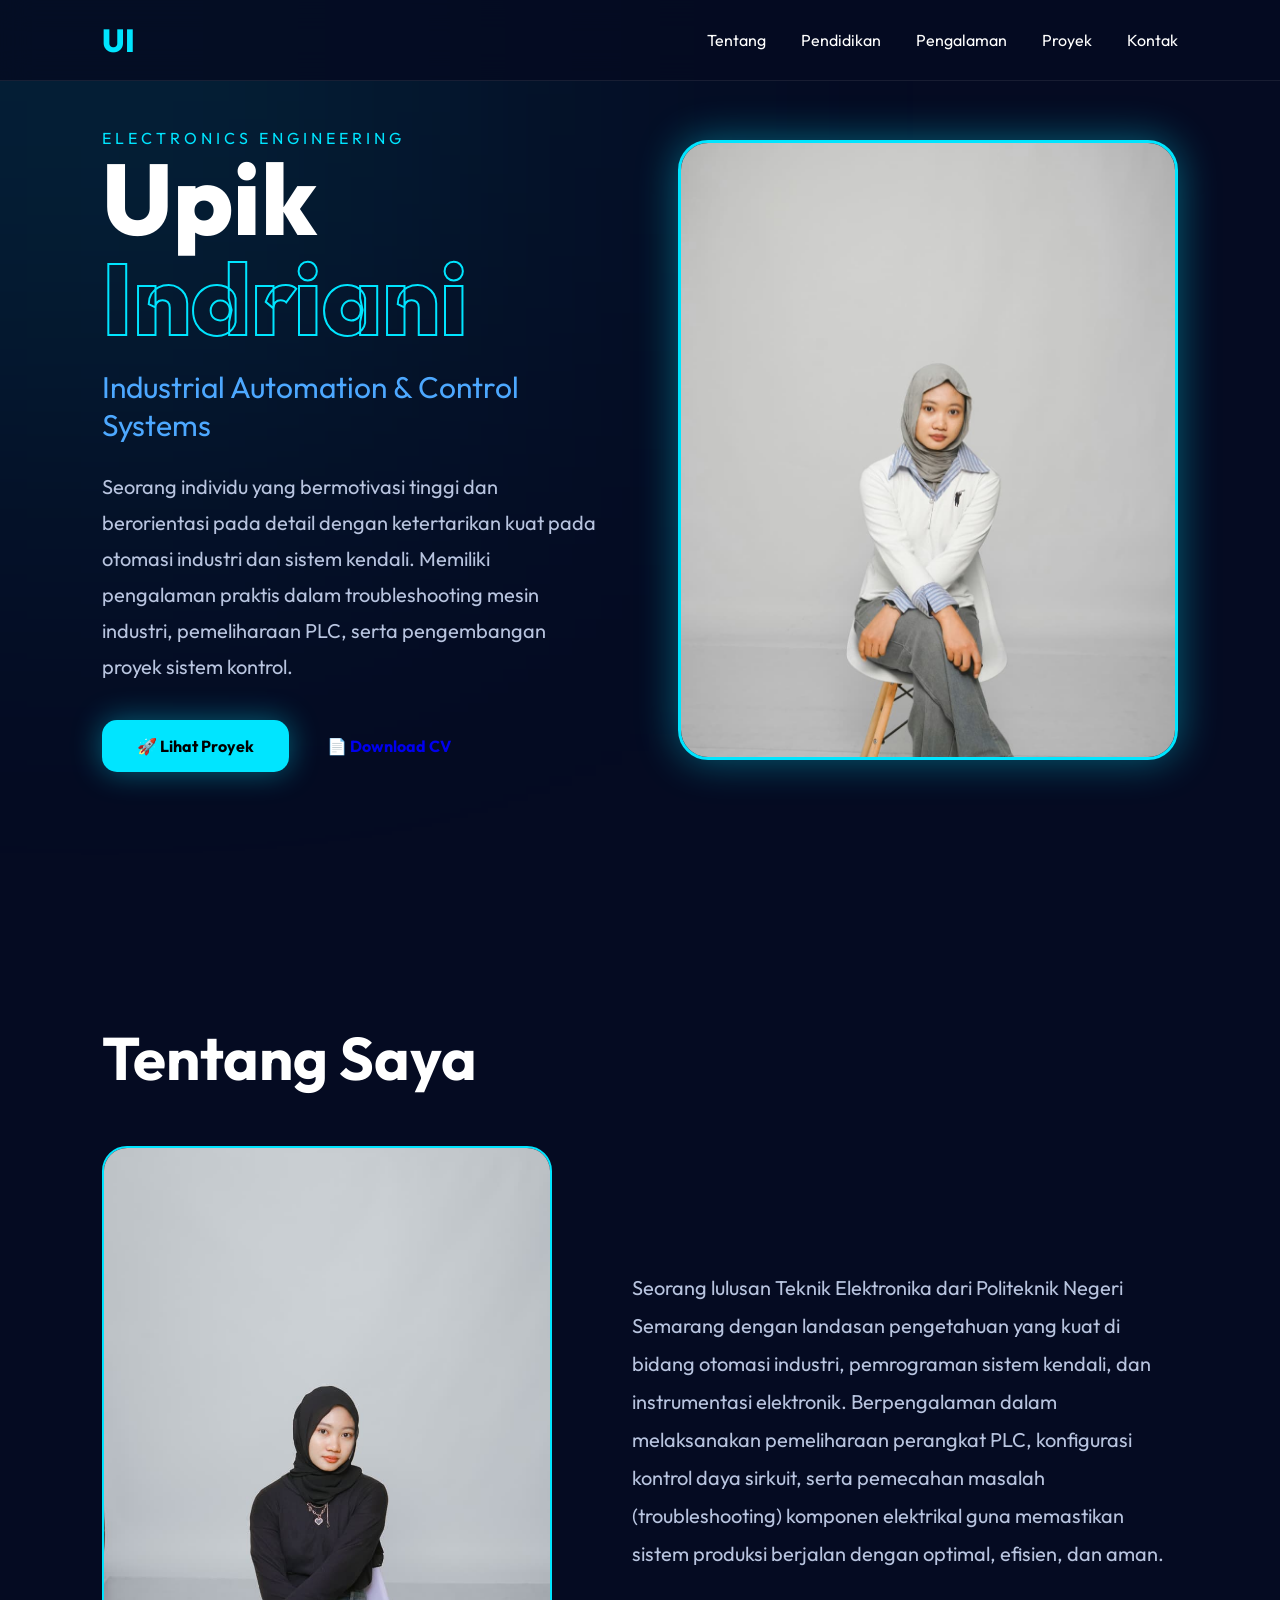
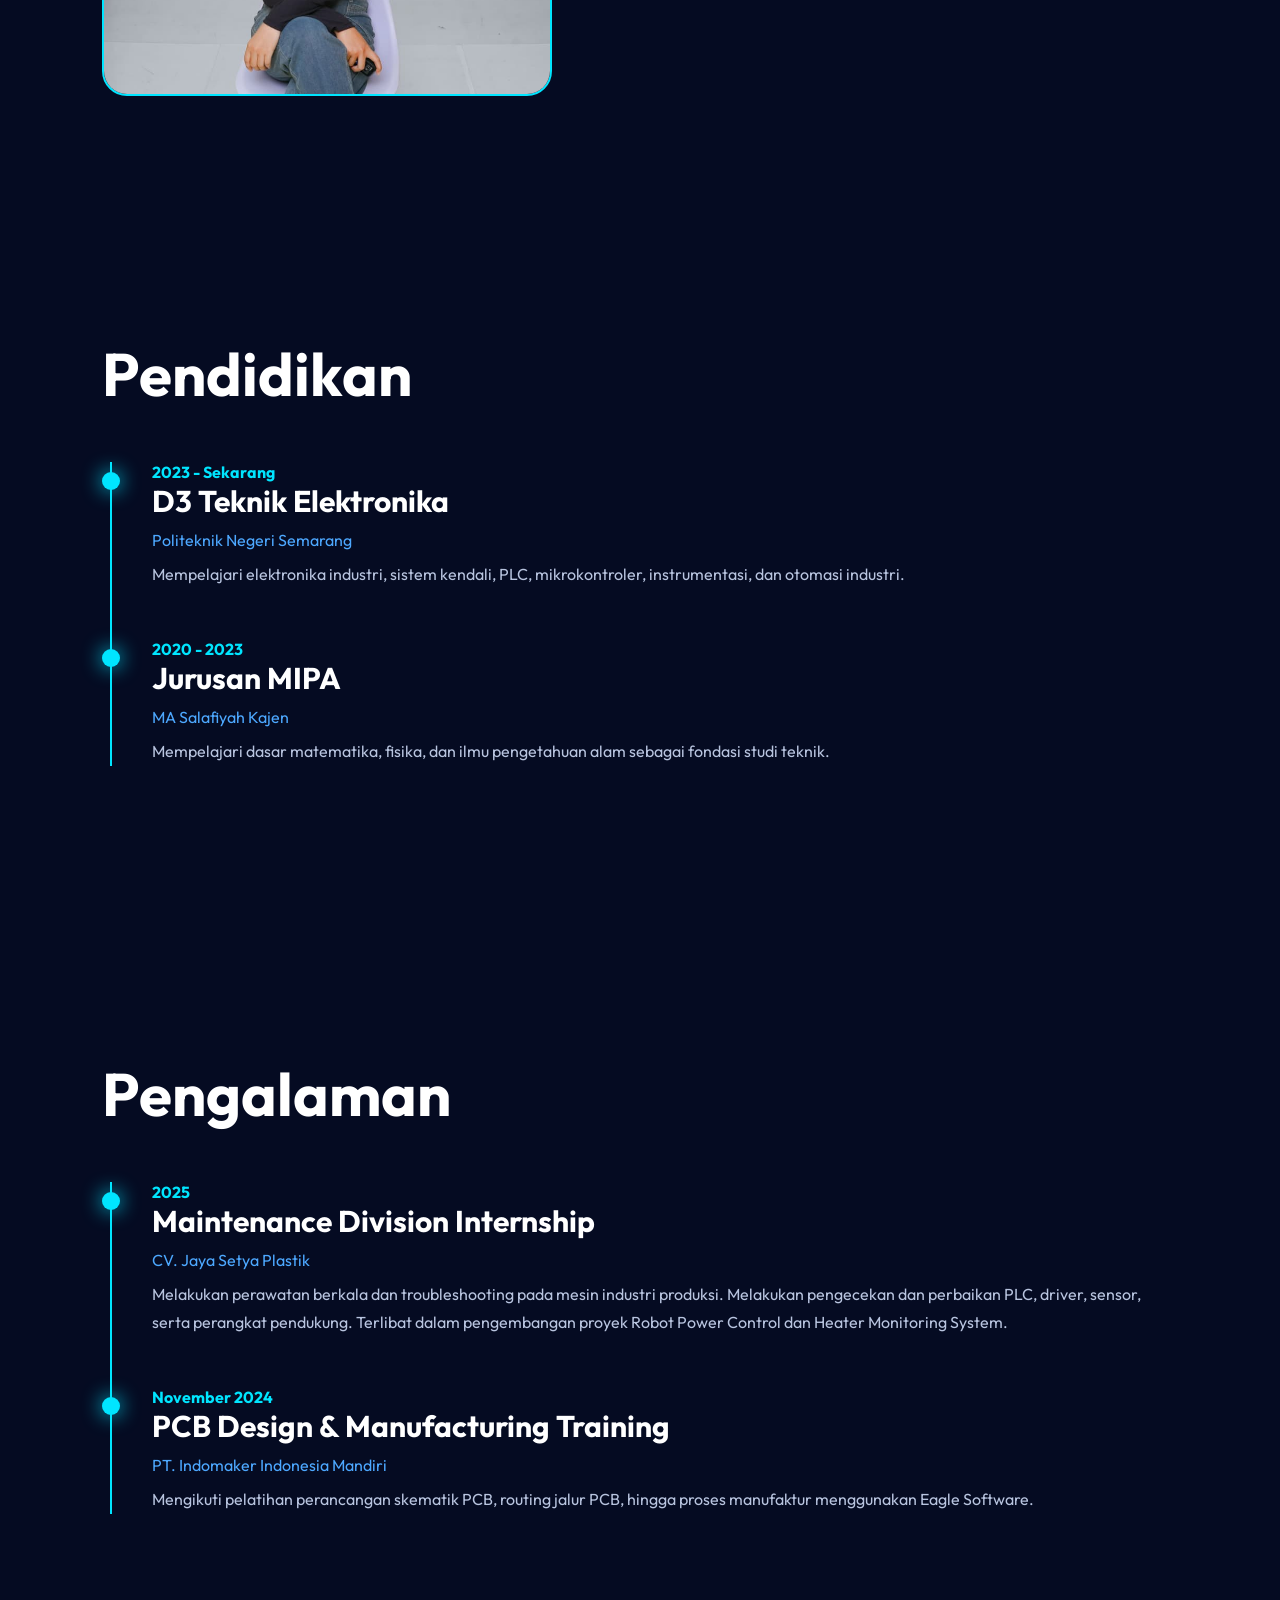
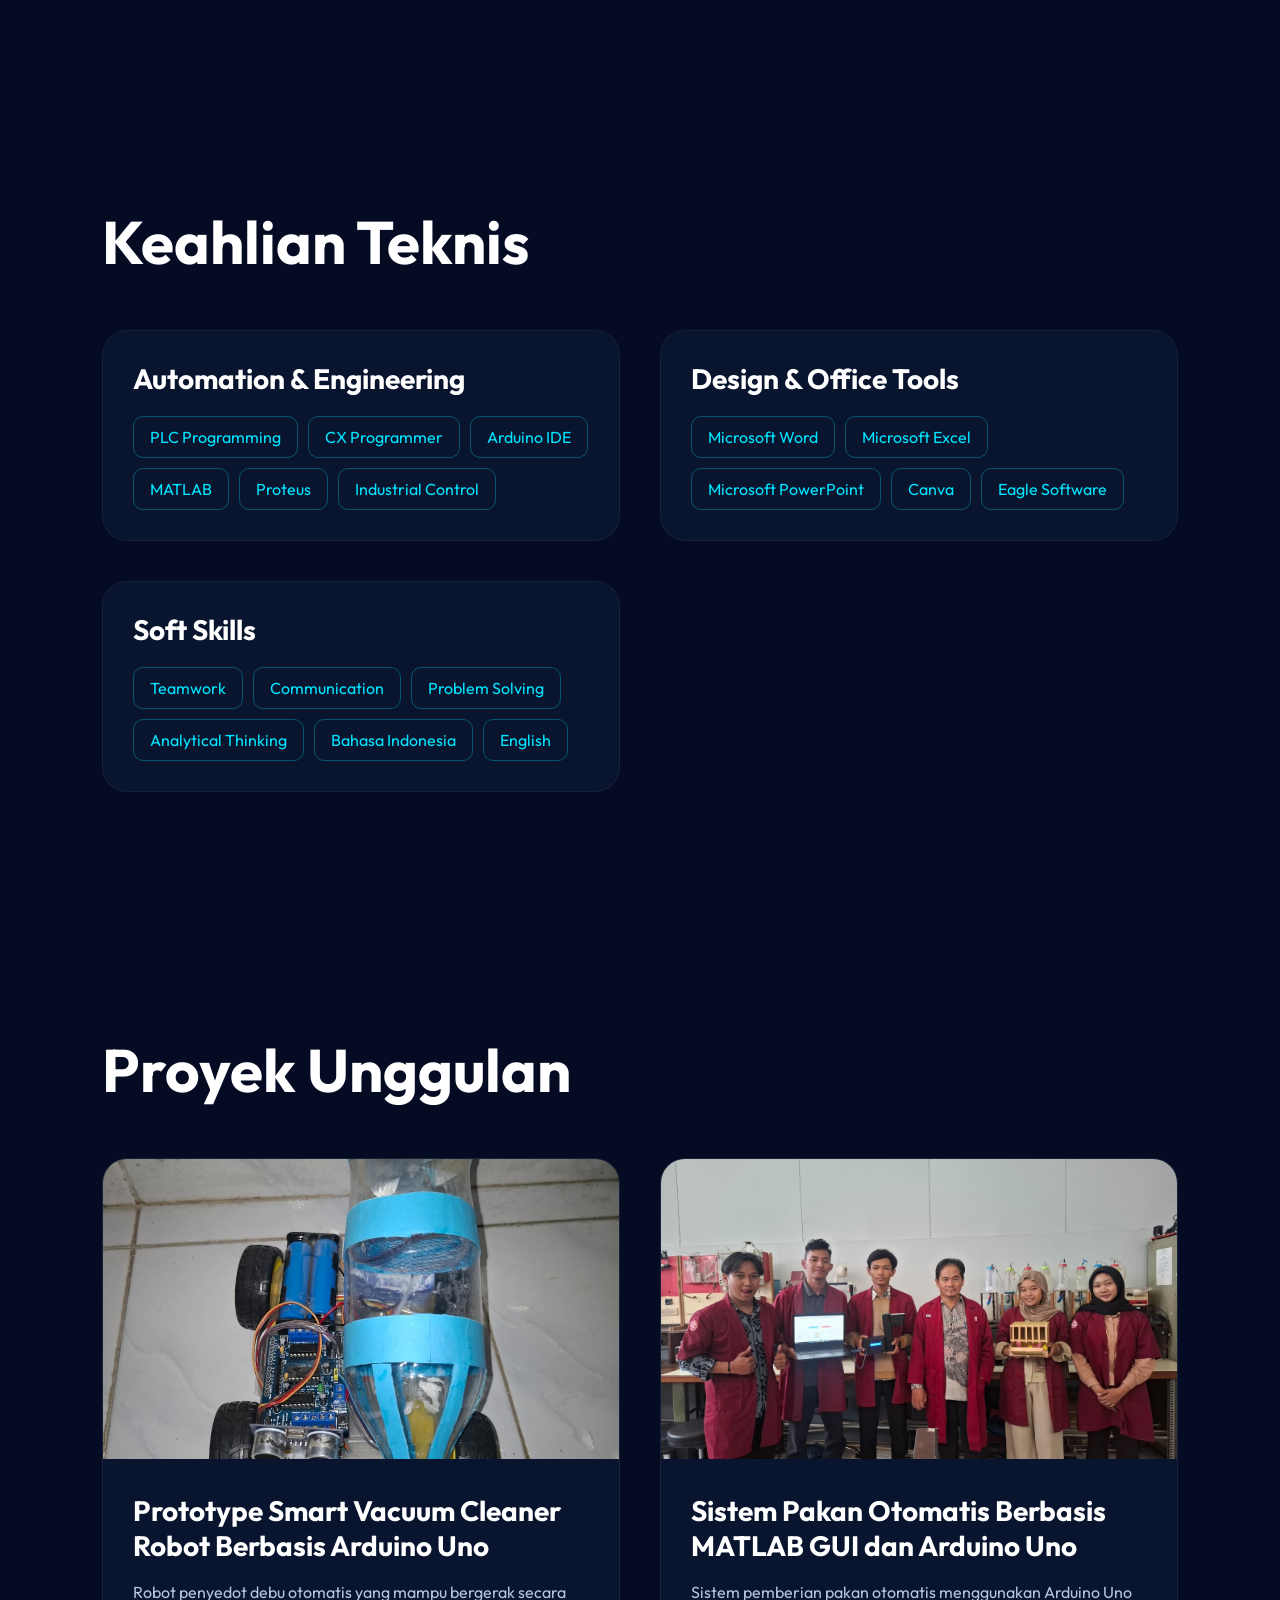
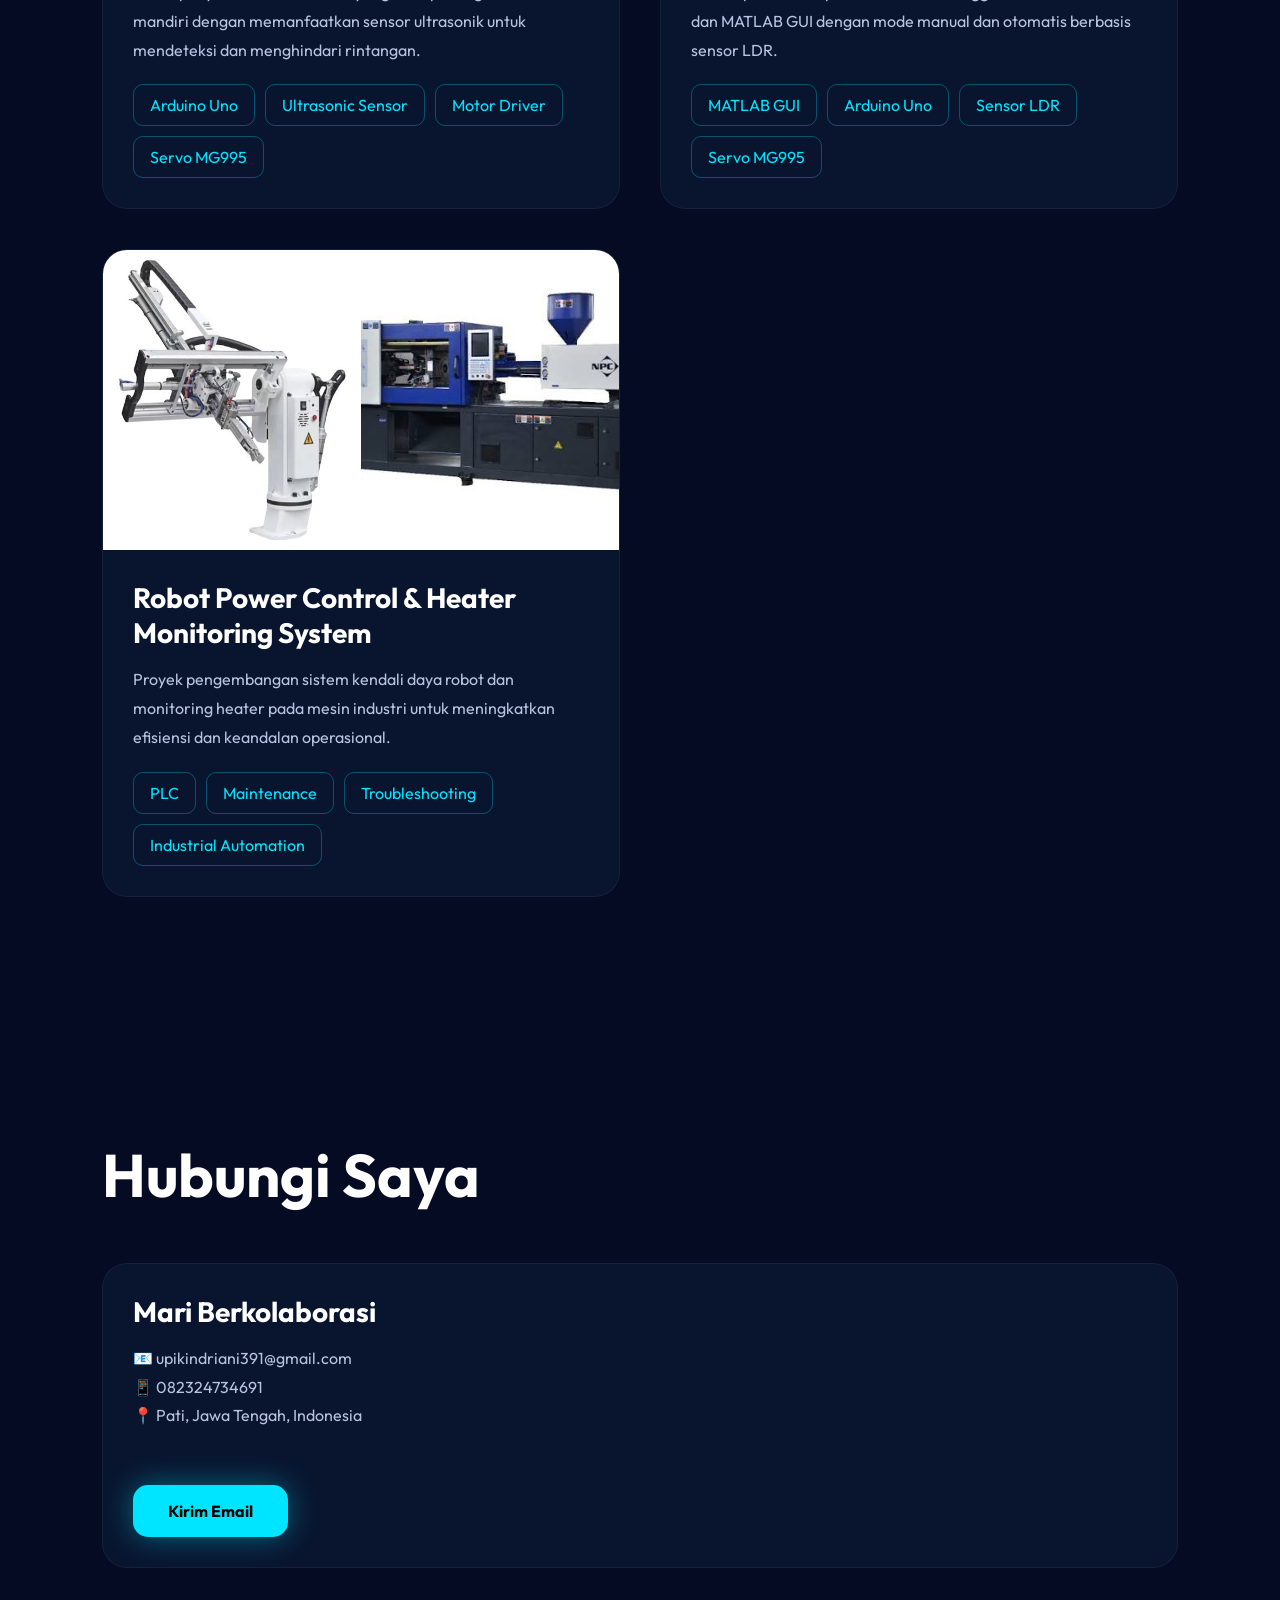
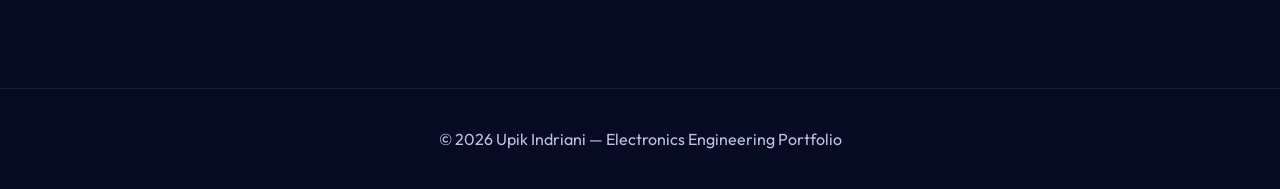
==== index.html @ 0efa4822 "Update index.html" ====
<!DOCTYPE html>
<html lang="id">
<head>
<meta charset="UTF-8">
<meta name="viewport" content="width=device-width, initial-scale=1.0">
<title>Upik Indriani | Electronics Engineering</title>

<link href="https://fonts.googleapis.com/css2?family=Outfit:wght@300;400;500;600;700;800&display=swap" rel="stylesheet">

<style>

:root{
--bg:#050B22;
--card:#09152F;
--primary:#00E5FF;
--secondary:#4DA8FF;
--text:#FFFFFF;
--text2:#B8C4DF;
}

*{
margin:0;
padding:0;
box-sizing:border-box;
scroll-behavior:smooth;
font-family:'Outfit',sans-serif;
}

body{
background:var(--bg);
color:var(--text);
overflow-x:hidden;
}

body::before{
content:'';
position:fixed;
width:700px;
height:700px;
background:rgba(0,229,255,.12);
filter:blur(200px);
top:-300px;
left:-250px;
z-index:-1;
}

.navbar{
position:fixed;
width:100%;
top:0;
z-index:999;
backdrop-filter:blur(15px);
background:rgba(5,11,34,.85);
border-bottom:1px solid rgba(255,255,255,.08);
}

.nav-container{
max-width:1400px;
margin:auto;
padding:20px 8%;
display:flex;
justify-content:space-between;
align-items:center;
}

.nav-logo{
font-size:32px;
font-weight:800;
color:var(--primary);
text-decoration:none;
}

.nav-links{
display:flex;
gap:35px;
}

.nav-links a{
text-decoration:none;
color:white;
transition:.3s;
}

.nav-links a:hover{
color:var(--primary);
}

.hero{
min-height:100vh;
display:grid;
grid-template-columns:1.2fr 1fr;
align-items:center;
padding:120px 8%;
gap:80px;
}

.hero h1{
font-size:100px;
line-height:1;
font-weight:800;
}

.hero h1 span{
color:transparent;
-webkit-text-stroke:2px var(--primary);
}

.hero-subtitle{
font-size:30px;
color:var(--secondary);
margin-top:20px;
}

.bio{
margin-top:25px;
line-height:1.8;
font-size:20px;
color:var(--text2);
max-width:700px;
}

.hero-image{
display:flex;
justify-content:center;
}

.hero-image img{
width:500px;
height:620px;
object-fit:cover;
border-radius:30px;
border:3px solid var(--primary);
box-shadow:0 0 40px rgba(0,229,255,.4);
animation:float 5s infinite ease-in-out;
}

.btn{
display:inline-block;
padding:16px 35px;
border-radius:15px;
margin-top:35px;
text-decoration:none;
font-weight:700;
}

.btn-primary{
background:var(--primary);
color:black;
box-shadow:0 0 30px rgba(0,229,255,.4);
}

.section{
padding:120px 8%;
}

.section-title{
font-size:60px;
margin-bottom:50px;
}

.about-grid{
display:grid;
grid-template-columns:450px 1fr;
gap:80px;
align-items:center;
}

.about-grid img{
width:100%;
height:550px;
object-fit:cover;
border-radius:25px;
border:2px solid var(--primary);
}

.about-text{
font-size:20px;
line-height:1.9;
color:var(--text2);
}

.timeline{
position:relative;
padding-left:50px;
}

.timeline::before{
content:'';
position:absolute;
left:8px;
top:0;
width:2px;
height:100%;
background:var(--primary);
}

.timeline-item{
position:relative;
margin-bottom:50px;
}

.timeline-item::before{
content:'';
position:absolute;
left:-50px;
top:10px;
width:18px;
height:18px;
border-radius:50%;
background:var(--primary);
box-shadow:0 0 20px var(--primary);
}

.timeline-title{
font-size:30px;
margin-bottom:10px;
}

.timeline-org{
color:var(--secondary);
margin-bottom:10px;
}

.timeline-period{
color:var(--primary);
font-weight:700;
}

.projects-grid{
display:grid;
grid-template-columns:repeat(auto-fit,minmax(400px,1fr));
gap:40px;
}

.project-card{
background:var(--card);
border-radius:25px;
overflow:hidden;
transition:.4s;
border:1px solid rgba(255,255,255,.05);
}

.project-card:hover{
transform:translateY(-10px);
box-shadow:0 0 35px rgba(0,229,255,.25);
}

.project-card img{
width:100%;
height:300px;
object-fit:cover;
}

.project-content{
padding:30px;
}

.project-title{
font-size:28px;
margin-bottom:15px;
}

.project-desc{
color:var(--text2);
line-height:1.8;
}

.tags{
margin-top:20px;
display:flex;
flex-wrap:wrap;
gap:10px;
}

.tag{
padding:10px 16px;
border:1px solid rgba(0,229,255,.3);
border-radius:10px;
color:var(--primary);
}

@keyframes float{
0%{transform:translateY(0);}
50%{transform:translateY(-20px);}
100%{transform:translateY(0);}
}

@media(max-width:900px){

.hero{
grid-template-columns:1fr;
text-align:center;
}

.hero h1{
font-size:65px;
}

.hero-image img{
width:320px;
height:420px;
}

.about-grid{
grid-template-columns:1fr;
}

.section-title{
font-size:40px;
}

}

</style>
</head>

<body>

<header class="navbar">
<div class="nav-container">
<a href="#" class="nav-logo">UI</a>

<nav class="nav-links">
<a href="#about">Tentang</a>
<a href="#education">Pendidikan</a>
<a href="#experience">Pengalaman</a>
<a href="#projects">Proyek</a>
<a href="#contact">Kontak</a>
</nav>
</div>
</header>

<section class="hero">

<div class="hero-text">

<p style="color:#00E5FF;letter-spacing:4px;">
ELECTRONICS ENGINEERING
</p>

<h1>
Upik<br>
<span>Indriani</span>
</h1>

<p class="hero-subtitle">
Industrial Automation & Control Systems
</p>

<p class="bio">
Seorang individu yang bermotivasi tinggi dan berorientasi pada detail
dengan ketertarikan kuat pada otomasi industri dan sistem kendali.
Memiliki pengalaman praktis dalam troubleshooting mesin industri,
pemeliharaan PLC, serta pengembangan proyek sistem kontrol.
</p>

<div class="hero-buttons">

<a href="#projects" class="btn btn-primary">
🚀 Lihat Proyek
</a>

<a href="assets/cv. upik.pdf"
download
class="btn btn-secondary">
📄 Download CV
</a>

</div>

</div>

<div class="hero-image">
<img src="assets/images/upp.jpg" alt="Upik">
</div>

</section>

<section class="section" id="about">

<h2 class="section-title">
Tentang Saya
</h2>

<div class="about-grid">

<img src="assets/images/upikkkk.jpg">

<div class="about-text">

Seorang lulusan Teknik Elektronika dari Politeknik Negeri Semarang 
dengan landasan pengetahuan yang kuat di bidang otomasi industri, 
pemrograman sistem kendali, dan instrumentasi elektronik. 
Berpengalaman dalam melaksanakan pemeliharaan perangkat PLC, konfigurasi kontrol daya sirkuit, 
serta pemecahan masalah (troubleshooting) komponen elektrikal guna memastikan sistem produksi berjalan dengan optimal, efisien, dan aman.

</div>

</div>

</section>
<section class="section" id="education">

<h2 class="section-title">
Pendidikan
</h2>

<div class="timeline">

<div class="timeline-item">
<span class="timeline-period">2023 - Sekarang</span>

<h3 class="timeline-title">
D3 Teknik Elektronika
</h3>

<p class="timeline-org">
Politeknik Negeri Semarang
</p>

<p class="project-desc">
Mempelajari elektronika industri, sistem kendali,
PLC, mikrokontroler, instrumentasi, dan otomasi industri.
</p>

</div>

<div class="timeline-item">
<span class="timeline-period">2020 - 2023</span>

<h3 class="timeline-title">
Jurusan MIPA
</h3>

<p class="timeline-org">
MA Salafiyah Kajen
</p>

<p class="project-desc">
Mempelajari dasar matematika, fisika,
dan ilmu pengetahuan alam sebagai fondasi
studi teknik.
</p>

</div>

</div>

</section>


<section class="section" id="experience">

<h2 class="section-title">
Pengalaman
</h2>

<div class="timeline">

<div class="timeline-item">

<span class="timeline-period">
2025
</span>

<h3 class="timeline-title">
Maintenance Division Internship
</h3>

<p class="timeline-org">
CV. Jaya Setya Plastik
</p>

<p class="project-desc">

Melakukan perawatan berkala dan troubleshooting
pada mesin industri produksi.

Melakukan pengecekan dan perbaikan PLC,
driver, sensor, serta perangkat pendukung.

Terlibat dalam pengembangan proyek
Robot Power Control dan Heater Monitoring System.

</p>

</div>

<div class="timeline-item">

<span class="timeline-period">
November 2024
</span>

<h3 class="timeline-title">
PCB Design & Manufacturing Training
</h3>

<p class="timeline-org">
PT. Indomaker Indonesia Mandiri
</p>

<p class="project-desc">

Mengikuti pelatihan perancangan skematik PCB,
routing jalur PCB, hingga proses manufaktur
menggunakan Eagle Software.

</p>

</div>

</div>

</section>


<section class="section" id="skills">

<h2 class="section-title">
Keahlian Teknis
</h2>

<div class="projects-grid">

<div class="project-card">

<div class="project-content">

<h3 class="project-title">
Automation & Engineering
</h3>

<div class="tags">

<span class="tag">PLC Programming</span>
<span class="tag">CX Programmer</span>
<span class="tag">Arduino IDE</span>
<span class="tag">MATLAB</span>
<span class="tag">Proteus</span>
<span class="tag">Industrial Control</span>

</div>

</div>

</div>


<div class="project-card">

<div class="project-content">

<h3 class="project-title">
Design & Office Tools
</h3>

<div class="tags">

<span class="tag">Microsoft Word</span>
<span class="tag">Microsoft Excel</span>
<span class="tag">Microsoft PowerPoint</span>
<span class="tag">Canva</span>
<span class="tag">Eagle Software</span>

</div>

</div>

</div>


<div class="project-card">

<div class="project-content">

<h3 class="project-title">
Soft Skills
</h3>

<div class="tags">

<span class="tag">Teamwork</span>
<span class="tag">Communication</span>
<span class="tag">Problem Solving</span>
<span class="tag">Analytical Thinking</span>
<span class="tag">Bahasa Indonesia</span>
<span class="tag">English</span>

</div>

</div>

</div>

</div>

</section>


<section class="section" id="projects">

<h2 class="section-title">
Proyek Unggulan
</h2>

<div class="projects-grid">


<div class="project-card">

<img src="assets/images/vacum.jpg">

<div class="project-content">

<h3 class="project-title">
Prototype Smart Vacuum Cleaner Robot Berbasis Arduino Uno
</h3>

<p class="project-desc">

Robot penyedot debu otomatis yang mampu bergerak
secara mandiri dengan memanfaatkan sensor ultrasonik
untuk mendeteksi dan menghindari rintangan.

</p>

<div class="tags">

<span class="tag">Arduino Uno</span>
<span class="tag">Ultrasonic Sensor</span>
<span class="tag">Motor Driver</span>
<span class="tag">Servo MG995</span>

</div>

</div>

</div>


<div class="project-card">

<img src="assets/images/projectkbk.jpg">

<div class="project-content">

<h3 class="project-title">
Sistem Pakan Otomatis Berbasis MATLAB GUI dan Arduino Uno
</h3>

<p class="project-desc">

Sistem pemberian pakan otomatis menggunakan
Arduino Uno dan MATLAB GUI dengan mode manual
dan otomatis berbasis sensor LDR.

</p>

<div class="tags">

<span class="tag">MATLAB GUI</span>
<span class="tag">Arduino Uno</span>
<span class="tag">Sensor LDR</span>
<span class="tag">Servo MG995</span>

</div>

</div>

</div>


<div class="project-card">

<div style="display:flex">

<img
src="assets/images/lenganrobott.jpg"
style="width:50%;height:300px;object-fit:cover;"
>

<img
src="assets/images/mesininject.jpg"
style="width:50%;height:300px;object-fit:cover;"
>

</div>

<div class="project-content">

<h3 class="project-title">
Robot Power Control & Heater Monitoring System
</h3>

<p class="project-desc">

Proyek pengembangan sistem kendali daya robot
dan monitoring heater pada mesin industri
untuk meningkatkan efisiensi dan keandalan
operasional.

</p>

<div class="tags">

<span class="tag">PLC</span>
<span class="tag">Maintenance</span>
<span class="tag">Troubleshooting</span>
<span class="tag">Industrial Automation</span>

</div>

</div>

</div>

</div>

</section>


<section class="section" id="contact">

<h2 class="section-title">
Hubungi Saya
</h2>

<div class="project-card">

<div class="project-content">

<h3 class="project-title">
Mari Berkolaborasi
</h3>

<p class="project-desc">
📧 upikindriani391@gmail.com
</p>

<p class="project-desc">
📱 082324734691
</p>

<p class="project-desc">
📍 Pati, Jawa Tengah, Indonesia
</p>

<br>

<a href="mailto:upikindriani391@gmail.com"
class="btn btn-primary">
Kirim Email
</a>

</div>

</div>

</section>


<footer
style="
padding:40px;
text-align:center;
border-top:1px solid rgba(255,255,255,.08);
color:#B8C4DF;
"
>

© 2026 Upik Indriani —
Electronics Engineering Portfolio

</footer>

</body>
</html>
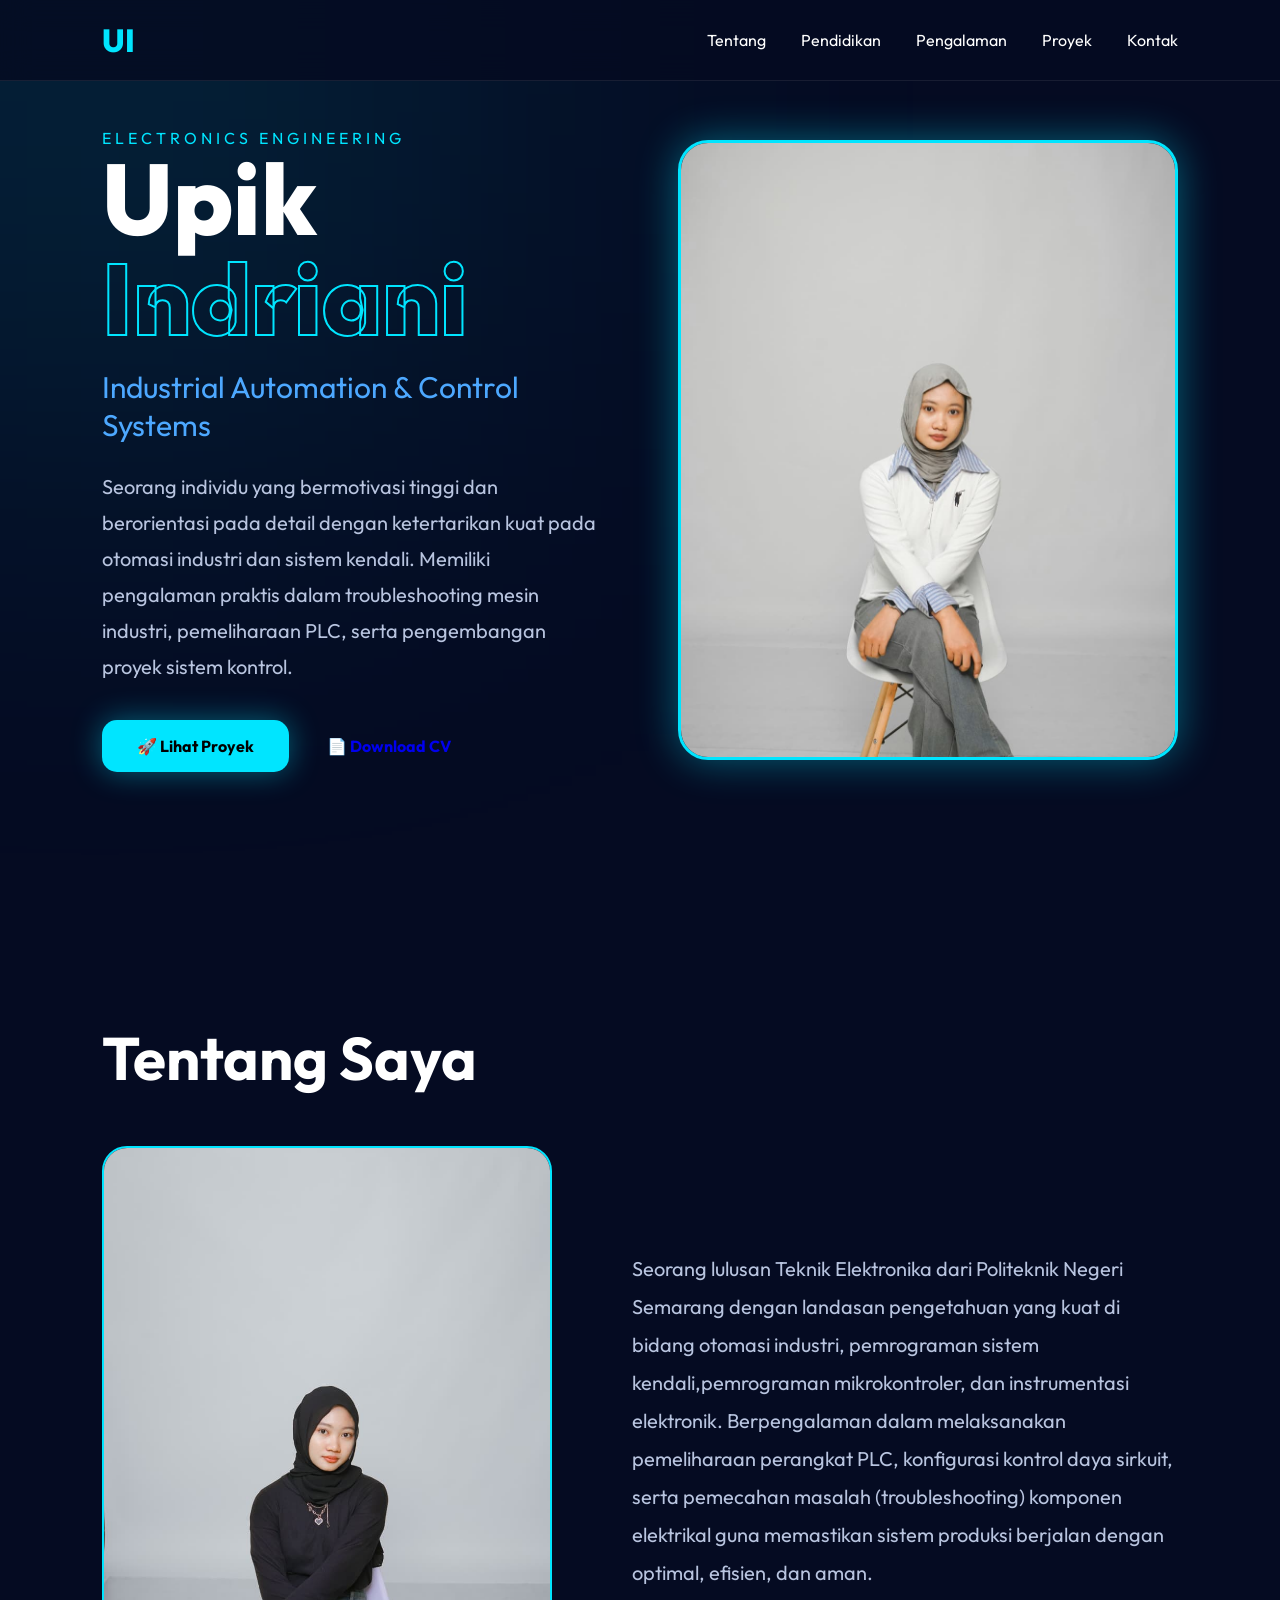
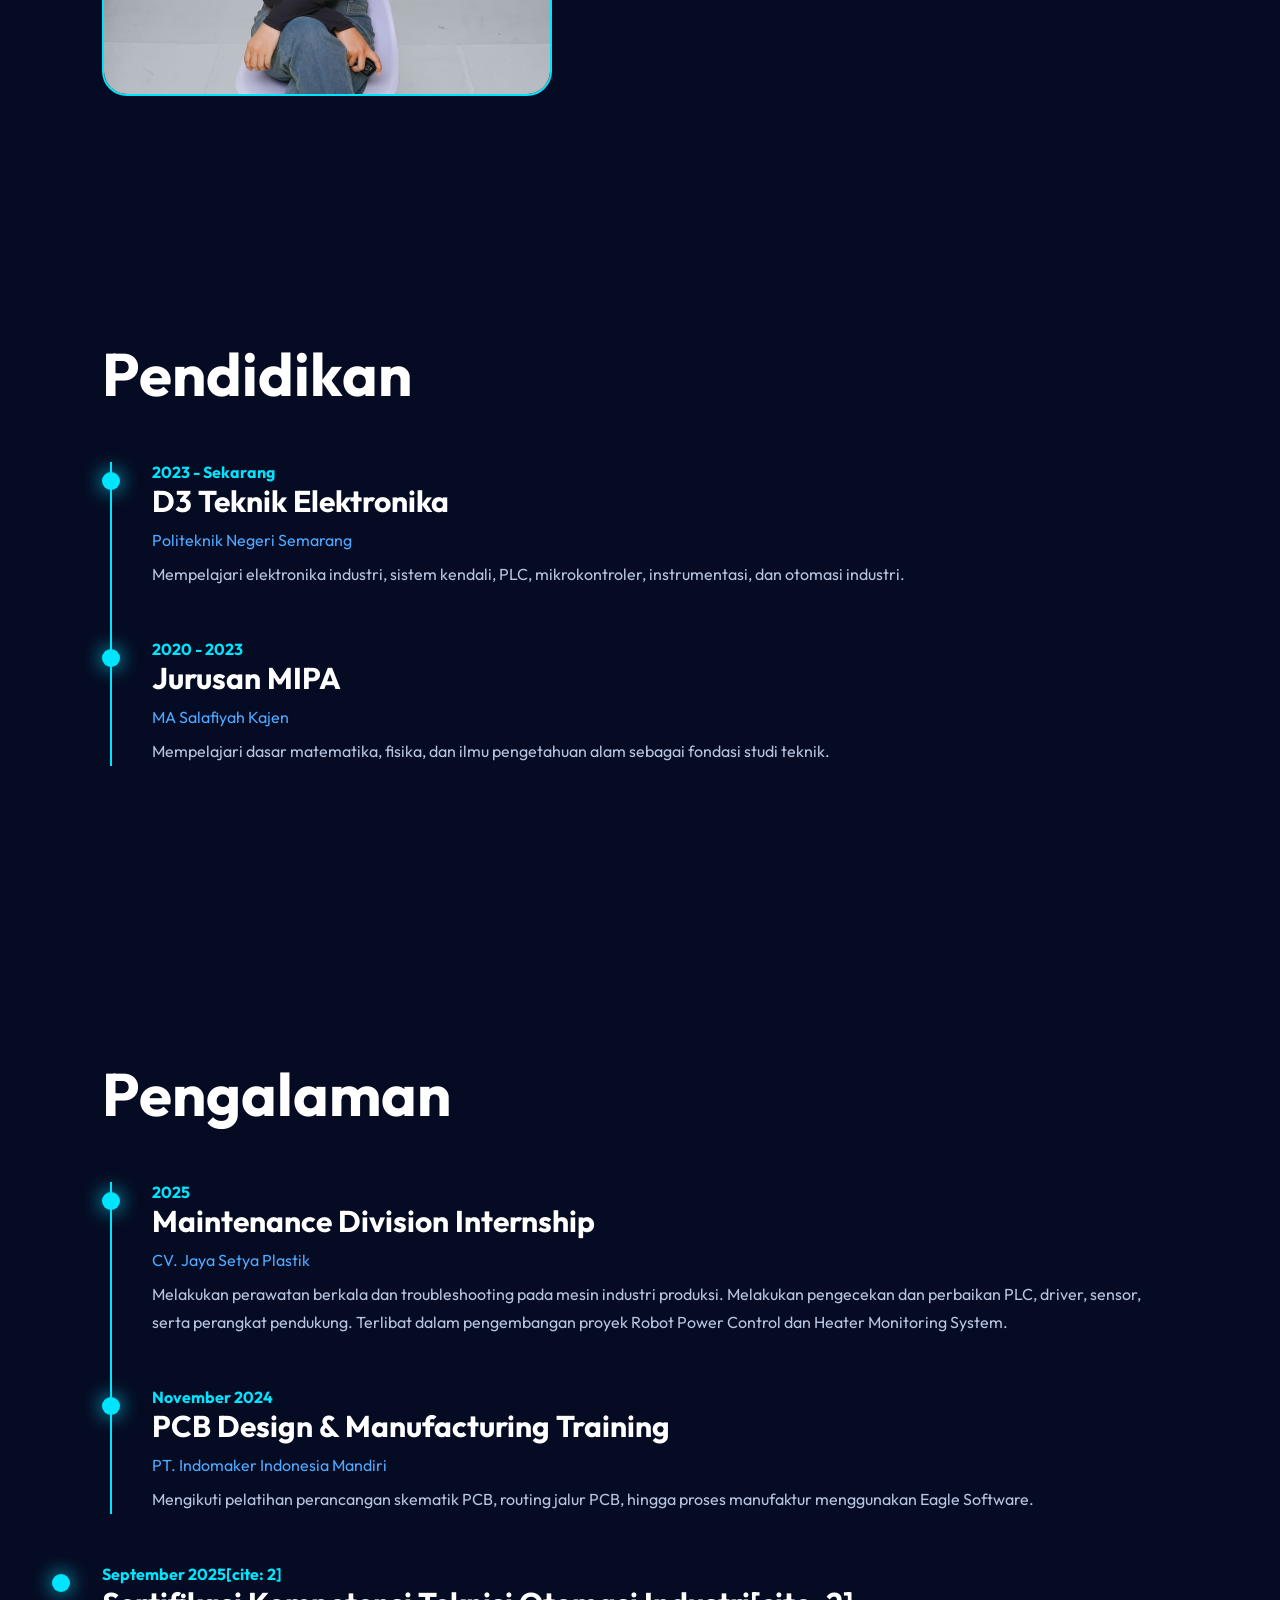
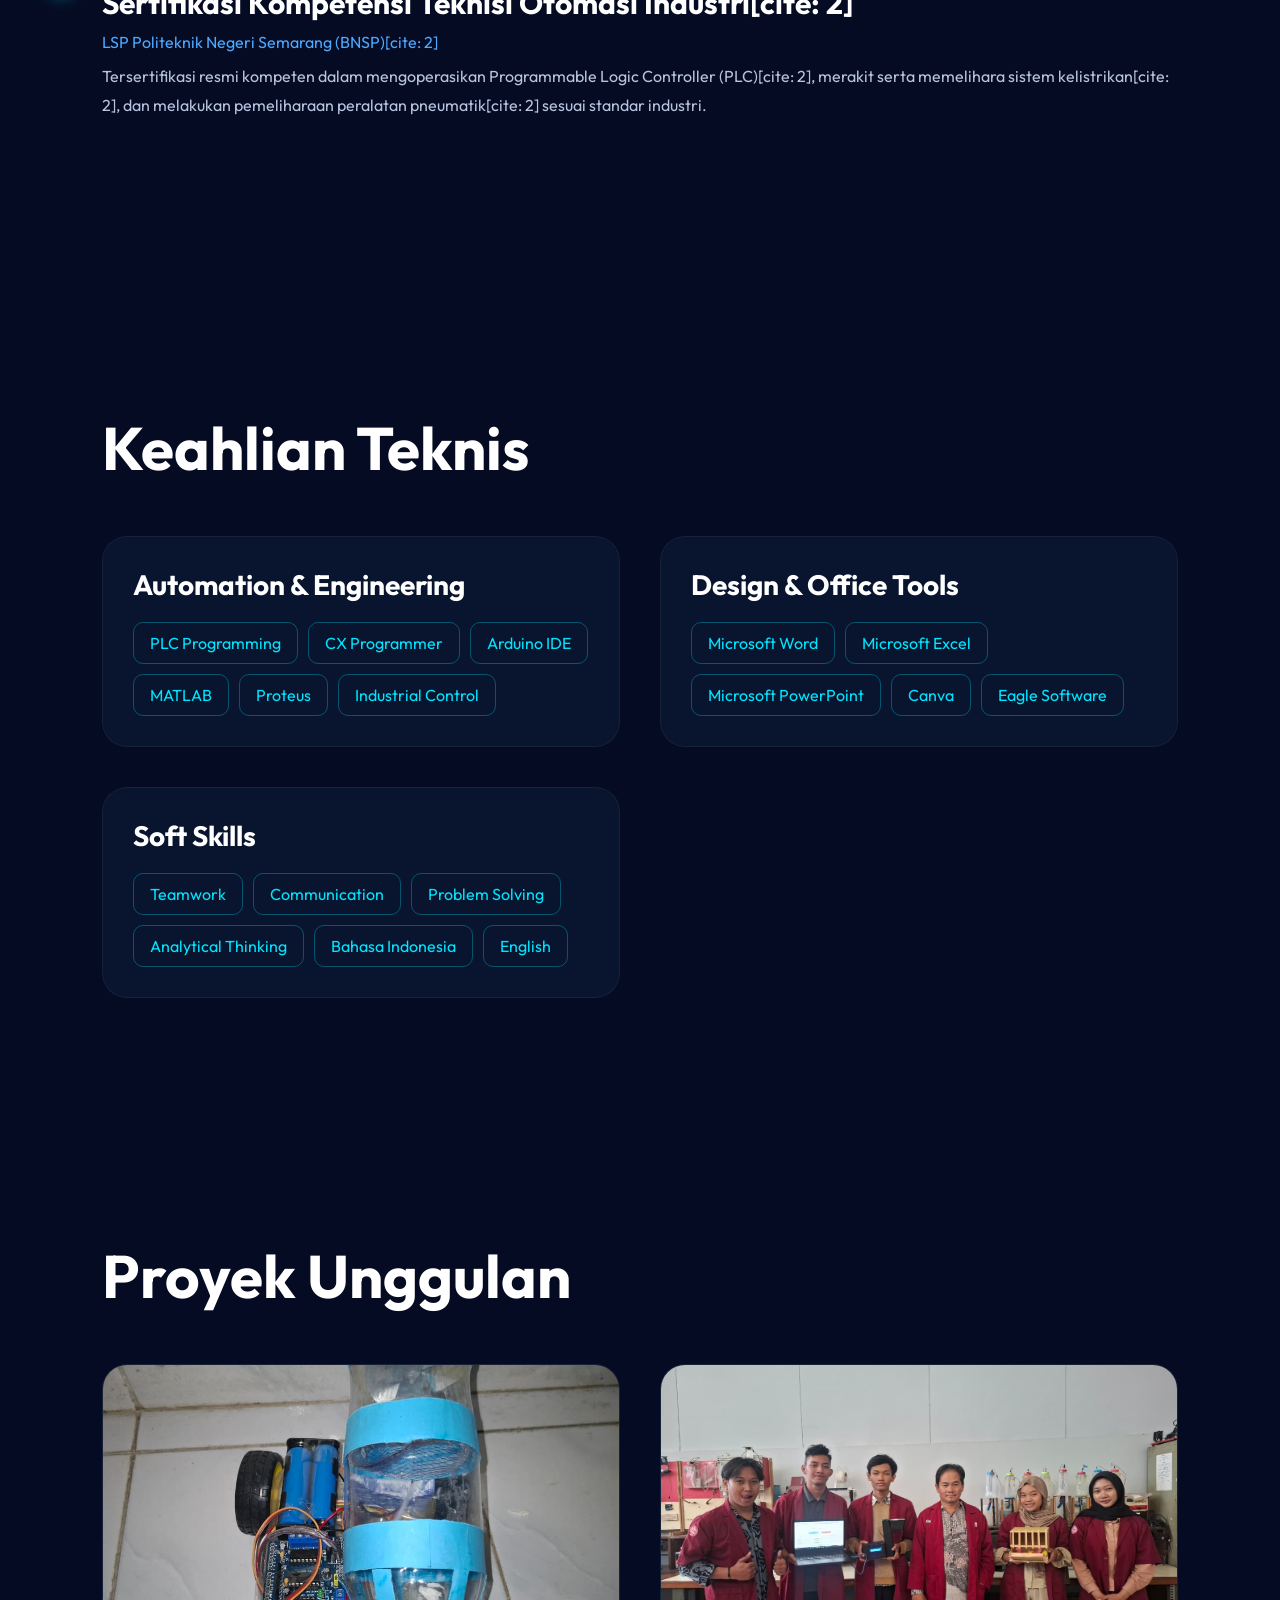
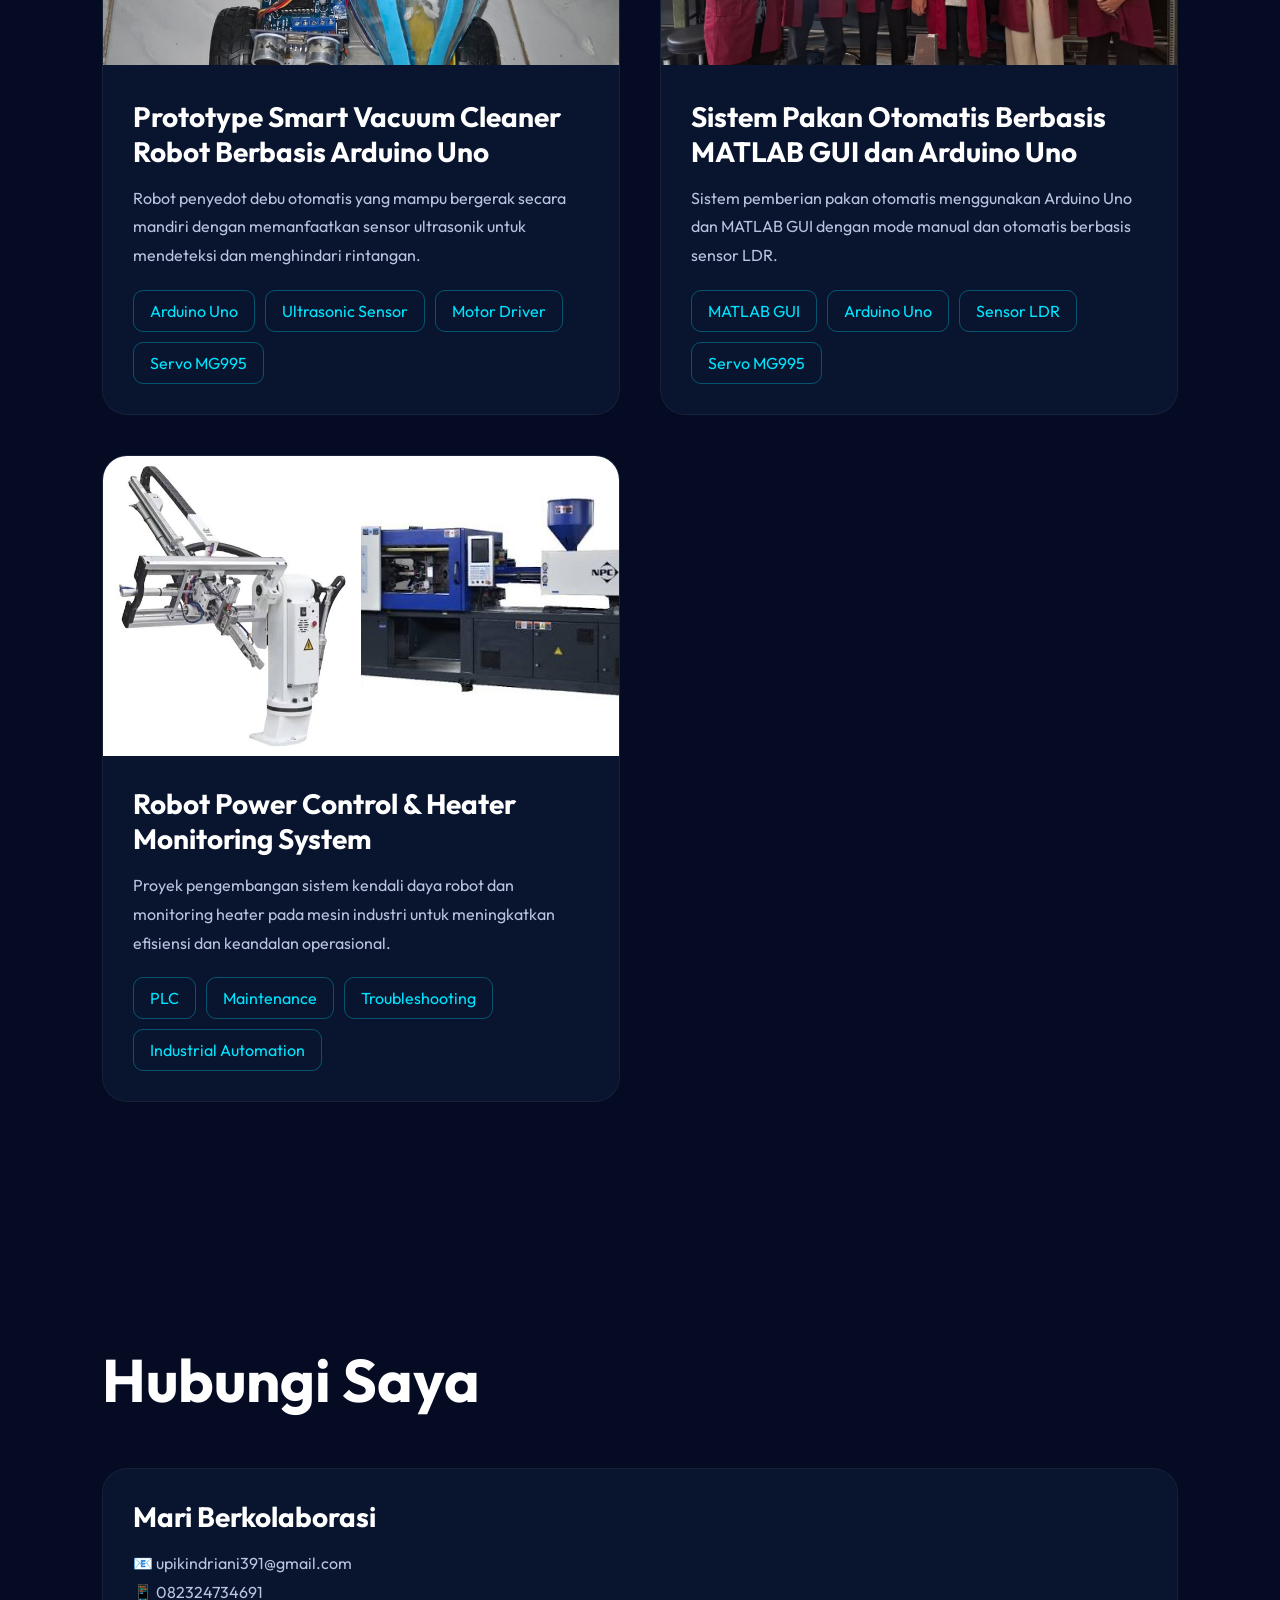
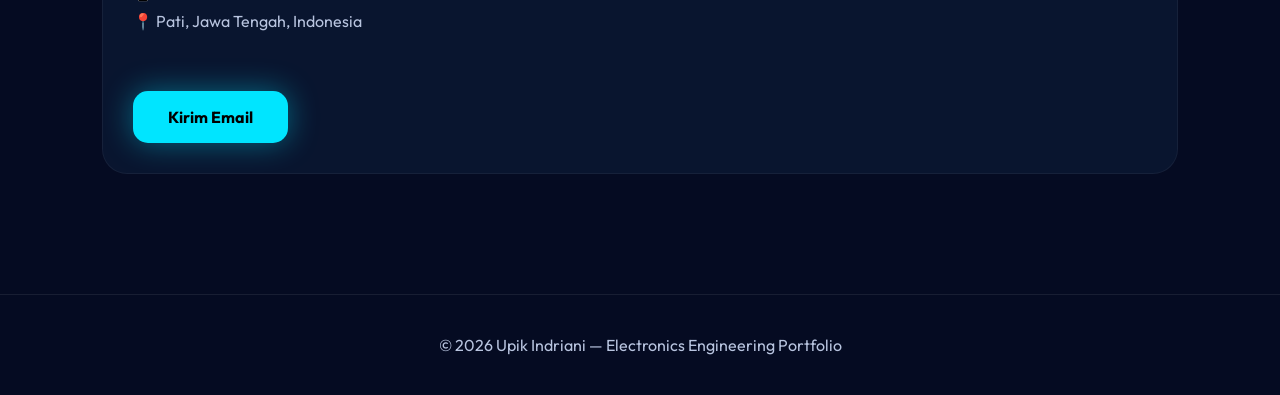
==== commit 6719f92c: "Revise skills and add certification timeline Updated the skills section to include programming for m" ====
--- a/index.html
+++ b/index.html
@@ -360,7 +360,7 @@
 🚀 Lihat Proyek
 </a>
 
-<a href="assets/cv. upik.pdf"
+<a href="assets/docs/cv.upik.pdf"
 download
 class="btn btn-secondary">
 📄 Download CV
@@ -390,7 +390,7 @@
 
 Seorang lulusan Teknik Elektronika dari Politeknik Negeri Semarang 
 dengan landasan pengetahuan yang kuat di bidang otomasi industri, 
-pemrograman sistem kendali, dan instrumentasi elektronik. 
+pemrograman sistem kendali,pemrograman mikrokontroler, dan instrumentasi elektronik. 
 Berpengalaman dalam melaksanakan pemeliharaan perangkat PLC, konfigurasi kontrol daya sirkuit, 
 serta pemecahan masalah (troubleshooting) komponen elektrikal guna memastikan sistem produksi berjalan dengan optimal, efisien, dan aman.
 
@@ -509,6 +509,25 @@
 </p>
 
 </div>
+
+</div>
+  <div class="timeline-item">
+
+<span class="timeline-period">
+September 2025[cite: 2]
+</span>
+
+<h3 class="timeline-title">
+Sertifikasi Kompetensi Teknisi Otomasi Industri[cite: 2]
+</h3>
+
+<p class="timeline-org">
+LSP Politeknik Negeri Semarang (BNSP)[cite: 2]
+</p>
+
+<p class="project-desc">
+Tersertifikasi resmi kompeten dalam mengoperasikan Programmable Logic Controller (PLC)[cite: 2], merakit serta memelihara sistem kelistrikan[cite: 2], dan melakukan pemeliharaan peralatan pneumatik[cite: 2] sesuai standar industri.
+</p>
 
 </div>
 
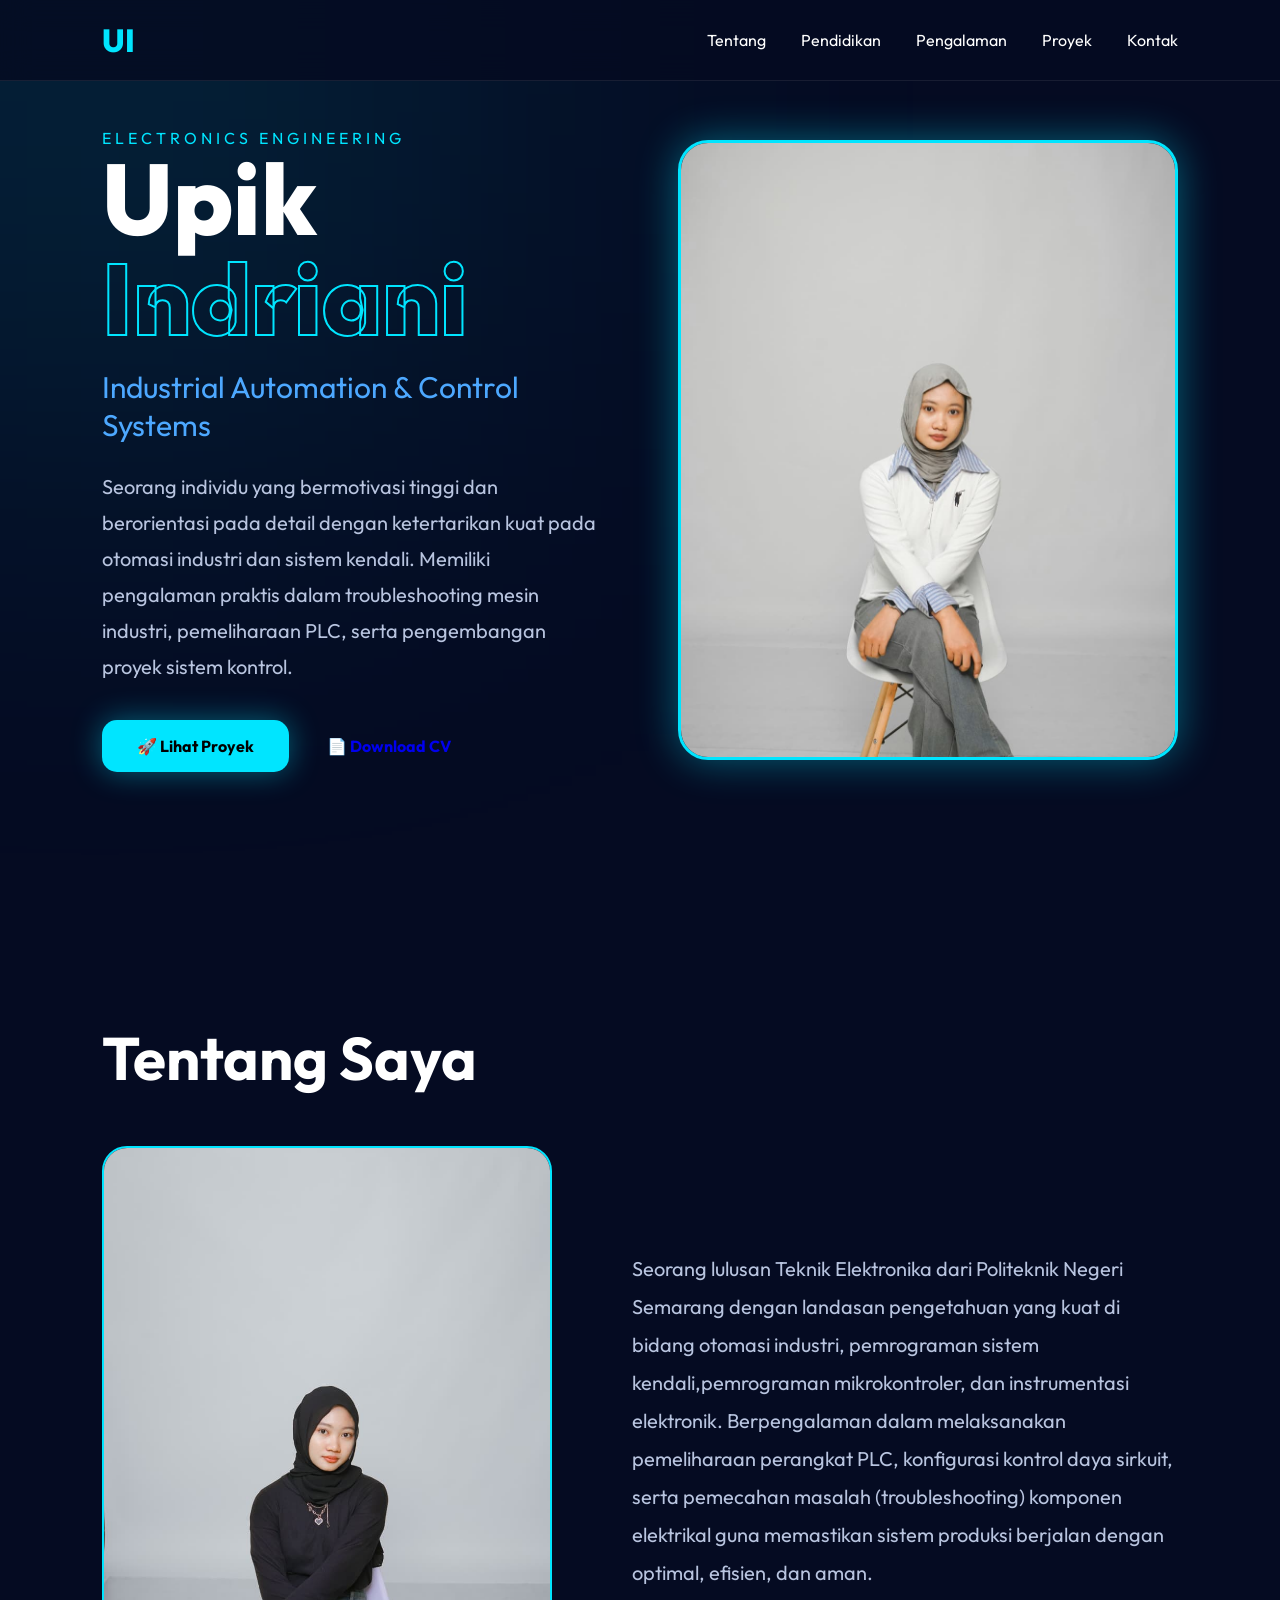
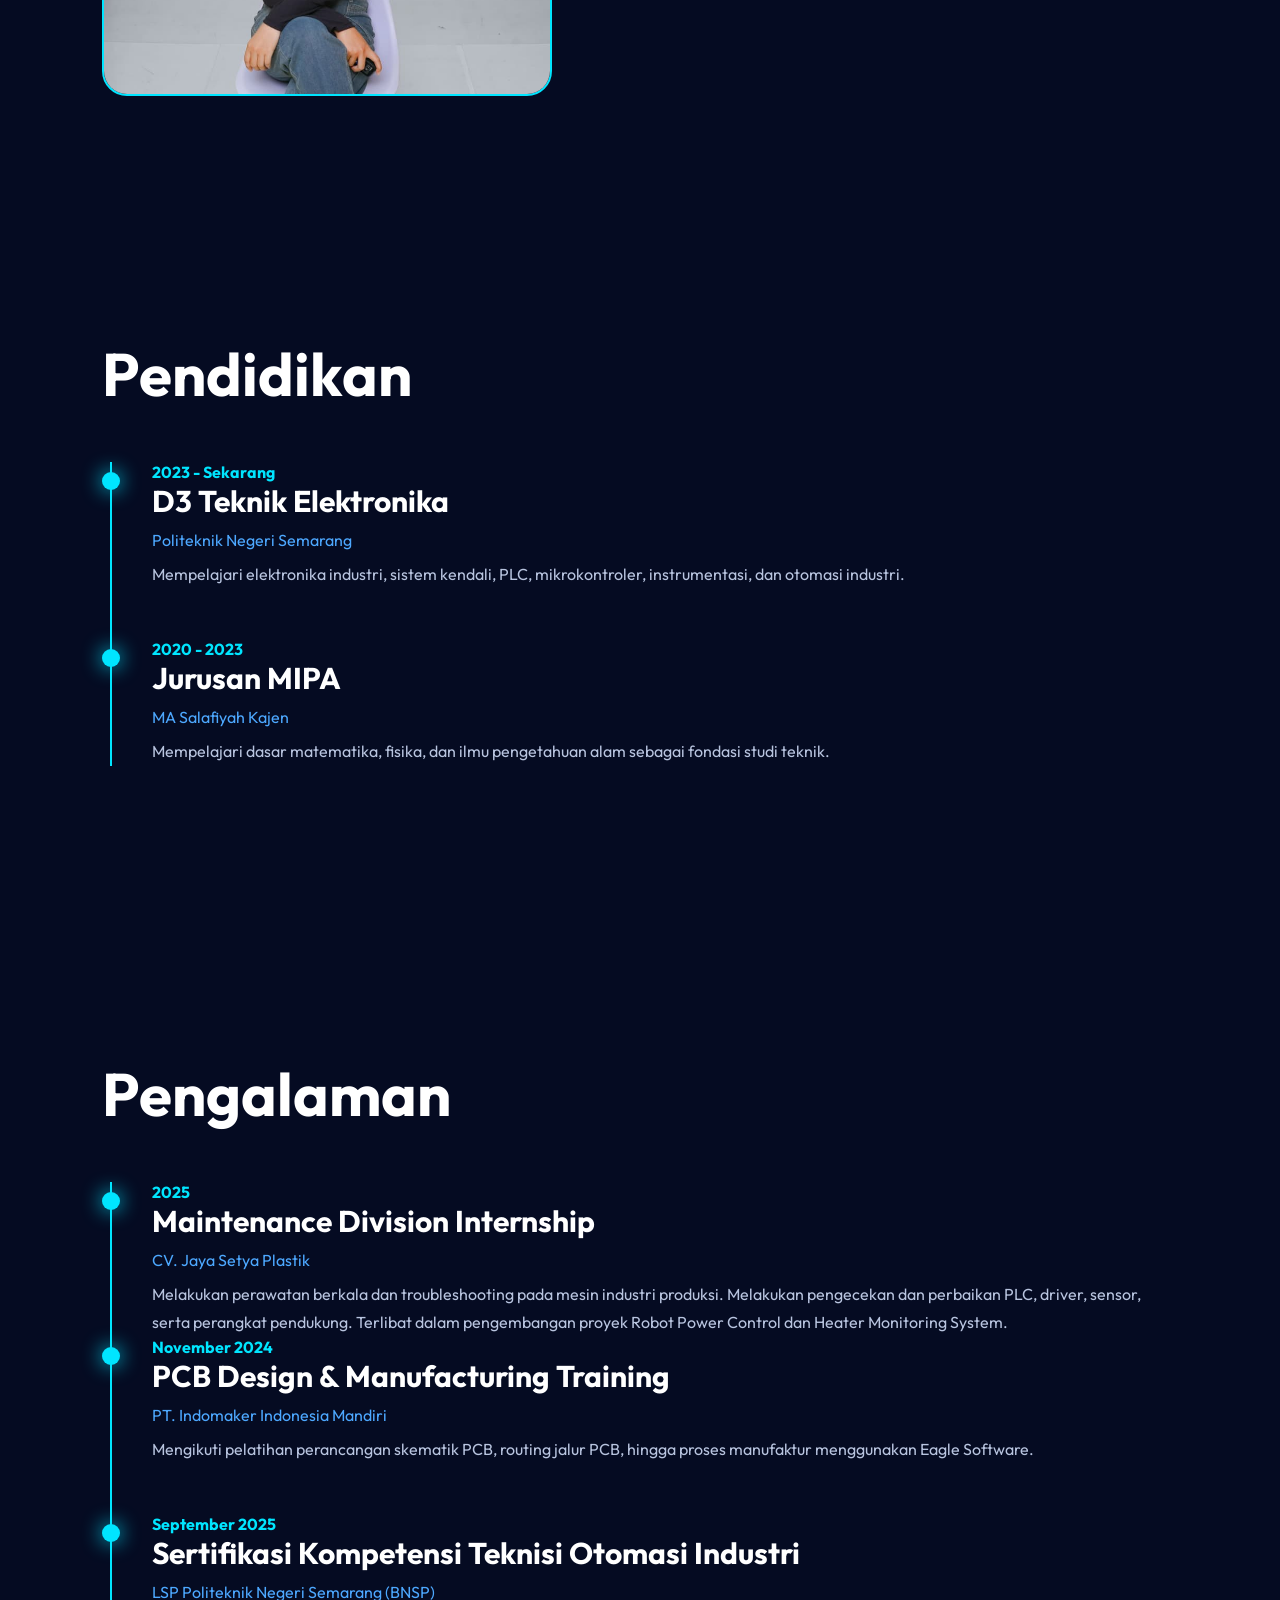
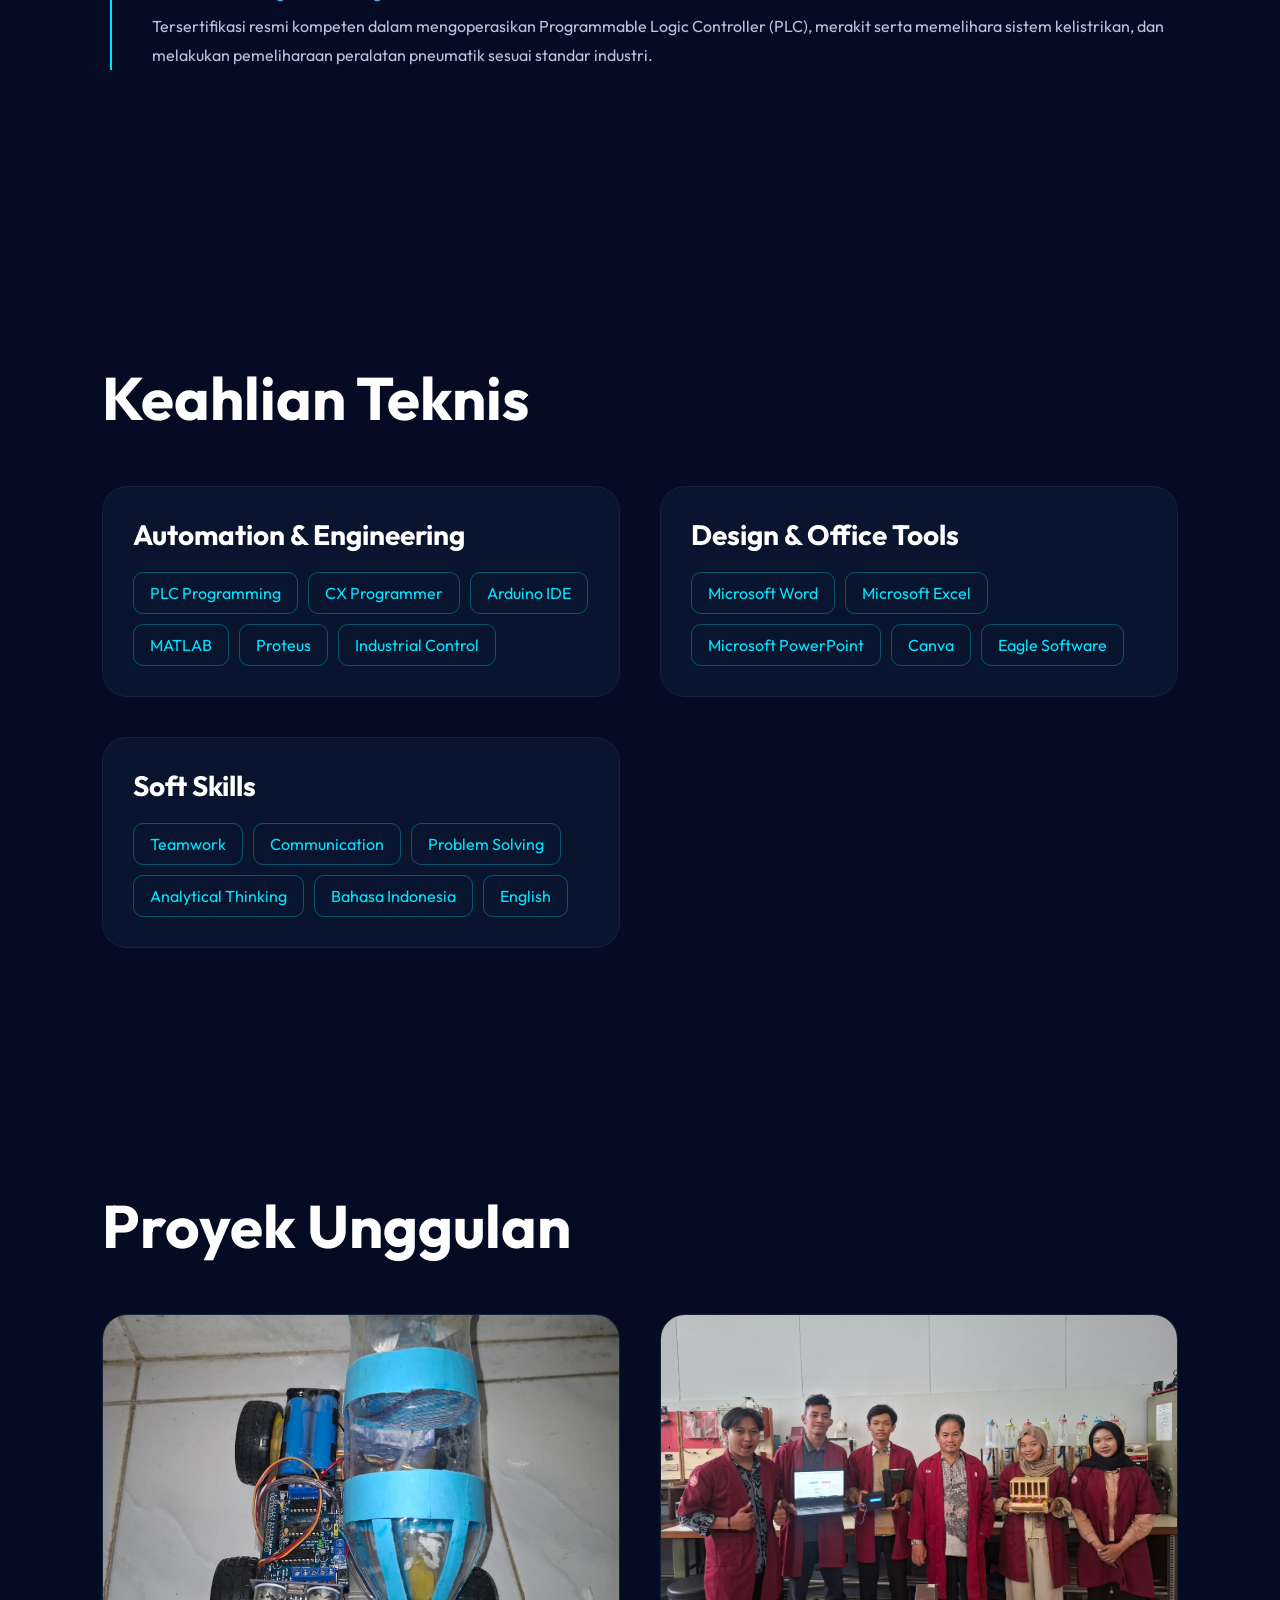
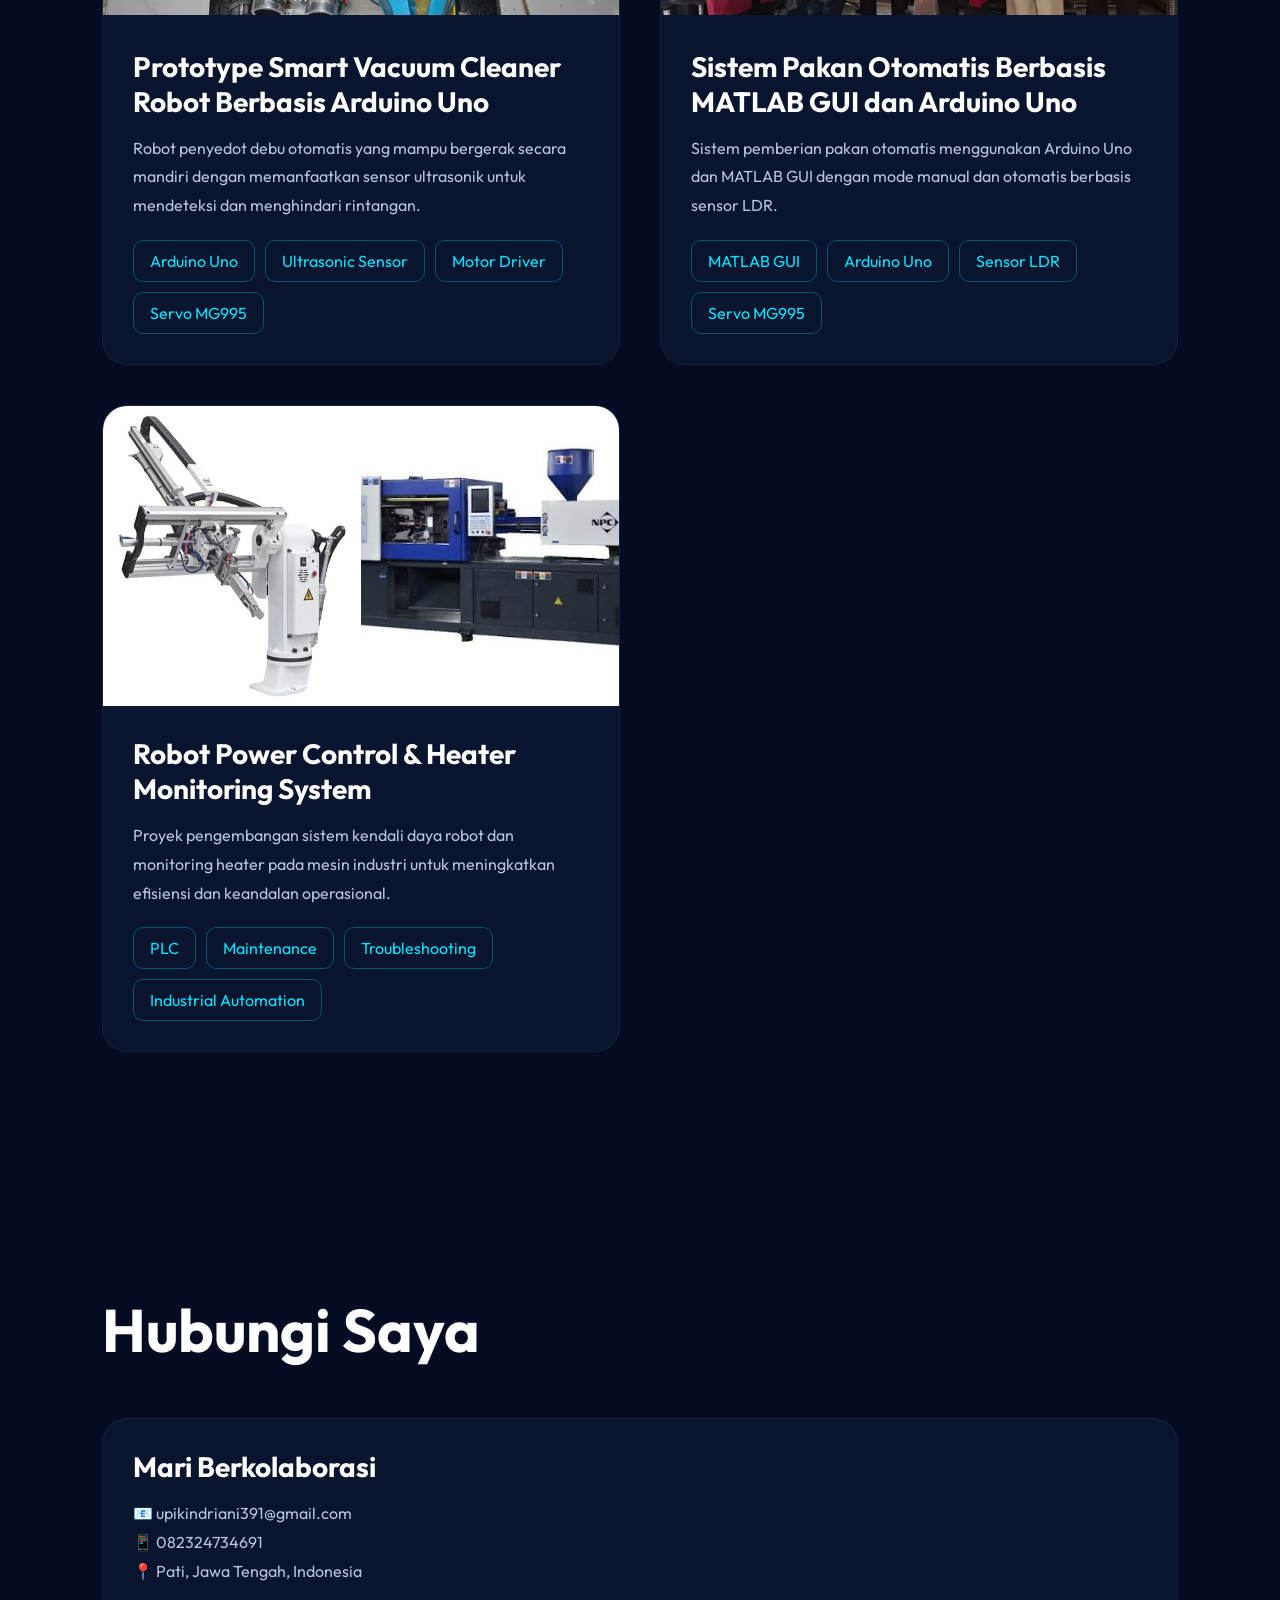
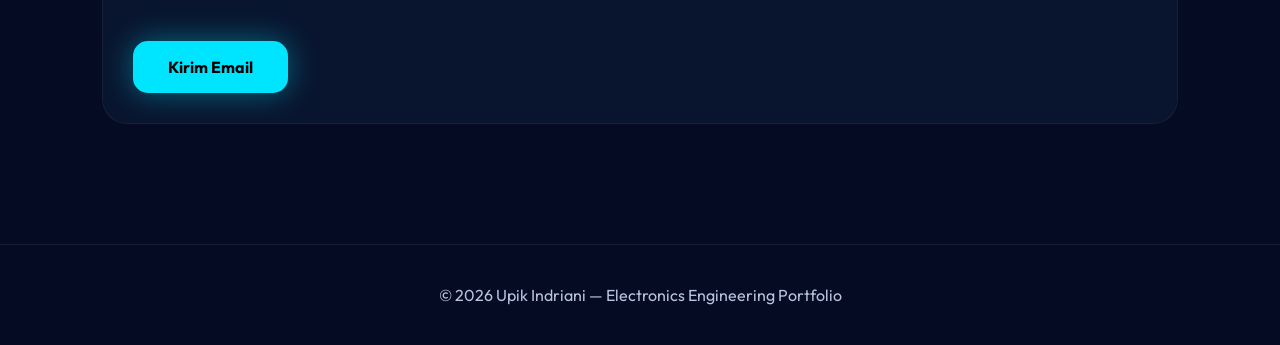
==== commit aad3eb30: "Update timeline items for training and certification" ====
--- a/index.html
+++ b/index.html
@@ -482,55 +482,41 @@
 Terlibat dalam pengembangan proyek
 Robot Power Control dan Heater Monitoring System.
 
-</p>
-
-</div>
-
 <div class="timeline-item">
-
-<span class="timeline-period">
-November 2024
-</span>
-
-<h3 class="timeline-title">
-PCB Design & Manufacturing Training
-</h3>
-
-<p class="timeline-org">
-PT. Indomaker Indonesia Mandiri
-</p>
-
-<p class="project-desc">
-
-Mengikuti pelatihan perancangan skematik PCB,
-routing jalur PCB, hingga proses manufaktur
-menggunakan Eagle Software.
-
-</p>
-
-</div>
-
-</div>
-  <div class="timeline-item">
-
-<span class="timeline-period">
-September 2025[cite: 2]
-</span>
-
-<h3 class="timeline-title">
-Sertifikasi Kompetensi Teknisi Otomasi Industri[cite: 2]
-</h3>
-
-<p class="timeline-org">
-LSP Politeknik Negeri Semarang (BNSP)[cite: 2]
-</p>
-
-<p class="project-desc">
-Tersertifikasi resmi kompeten dalam mengoperasikan Programmable Logic Controller (PLC)[cite: 2], merakit serta memelihara sistem kelistrikan[cite: 2], dan melakukan pemeliharaan peralatan pneumatik[cite: 2] sesuai standar industri.
-</p>
-
-</div>
-
+    <span class="timeline-period">
+        November 2024
+    </span>
+    <h3 class="timeline-title">
+        PCB Design & Manufacturing Training
+    </h3>
+    <p class="timeline-org">
+        PT. Indomaker Indonesia Mandiri
+    </p>
+    <p class="project-desc">
+        Mengikuti pelatihan perancangan skematik PCB,
+        routing jalur PCB, hingga proses manufaktur
+        menggunakan Eagle Software.
+    </p>
+</div> <!-- Penutup untuk pengalaman PCB Design -->
+
+<!-- HAPUS </div> YANG SEBELUMNYA ADA DI SINI -->
+
+<div class="timeline-item">
+    <span class="timeline-period">
+        September 2025
+    </span>
+    <h3 class="timeline-title">
+        Sertifikasi Kompetensi Teknisi Otomasi Industri
+    </h3>
+    <p class="timeline-org">
+        LSP Politeknik Negeri Semarang (BNSP)
+    </p>
+    <p class="project-desc">
+        Tersertifikasi resmi kompeten dalam mengoperasikan Programmable Logic Controller (PLC), merakit serta memelihara sistem kelistrikan, dan melakukan pemeliharaan peralatan pneumatik sesuai standar industri.
+    </p>
+</div> <!-- Penutup untuk pengalaman Sertifikasi -->
+
+</div> <!-- Ini baru penutup wadah utama timeline-nya -->
 </section>
 
 
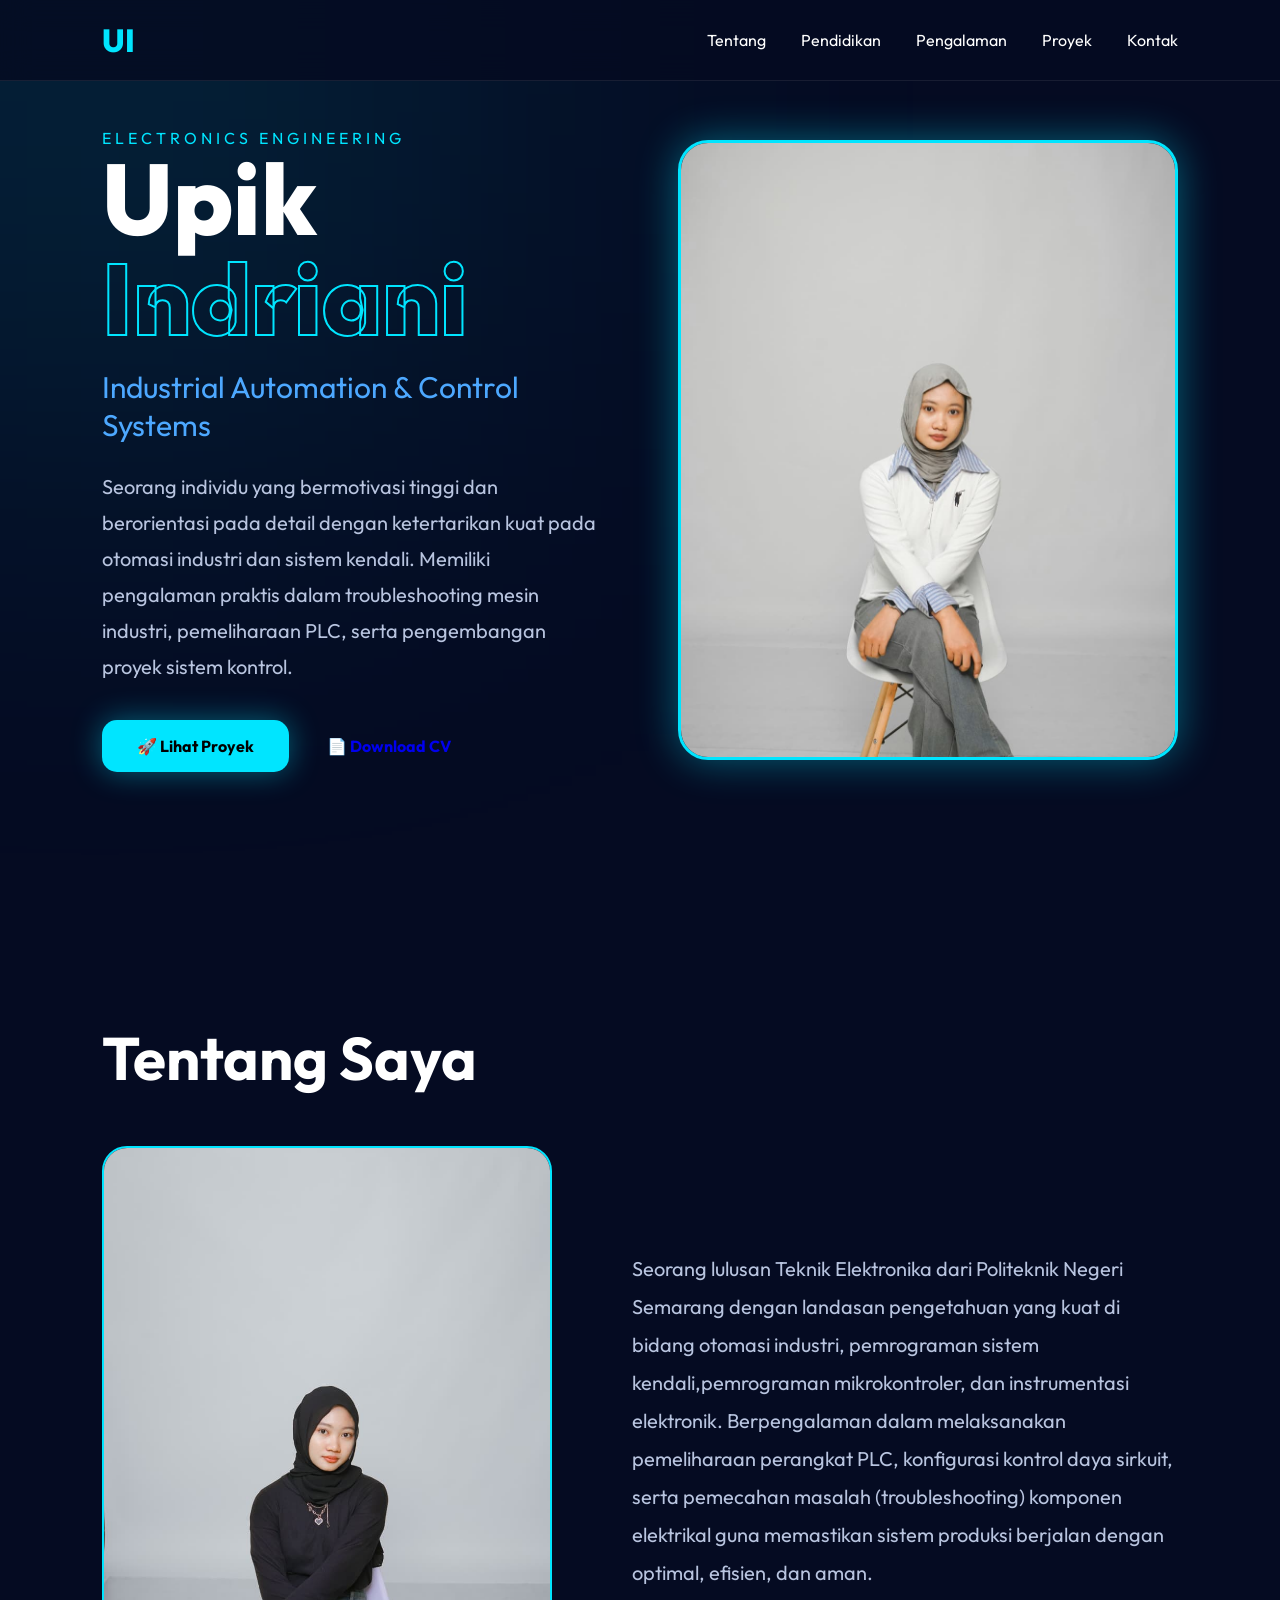
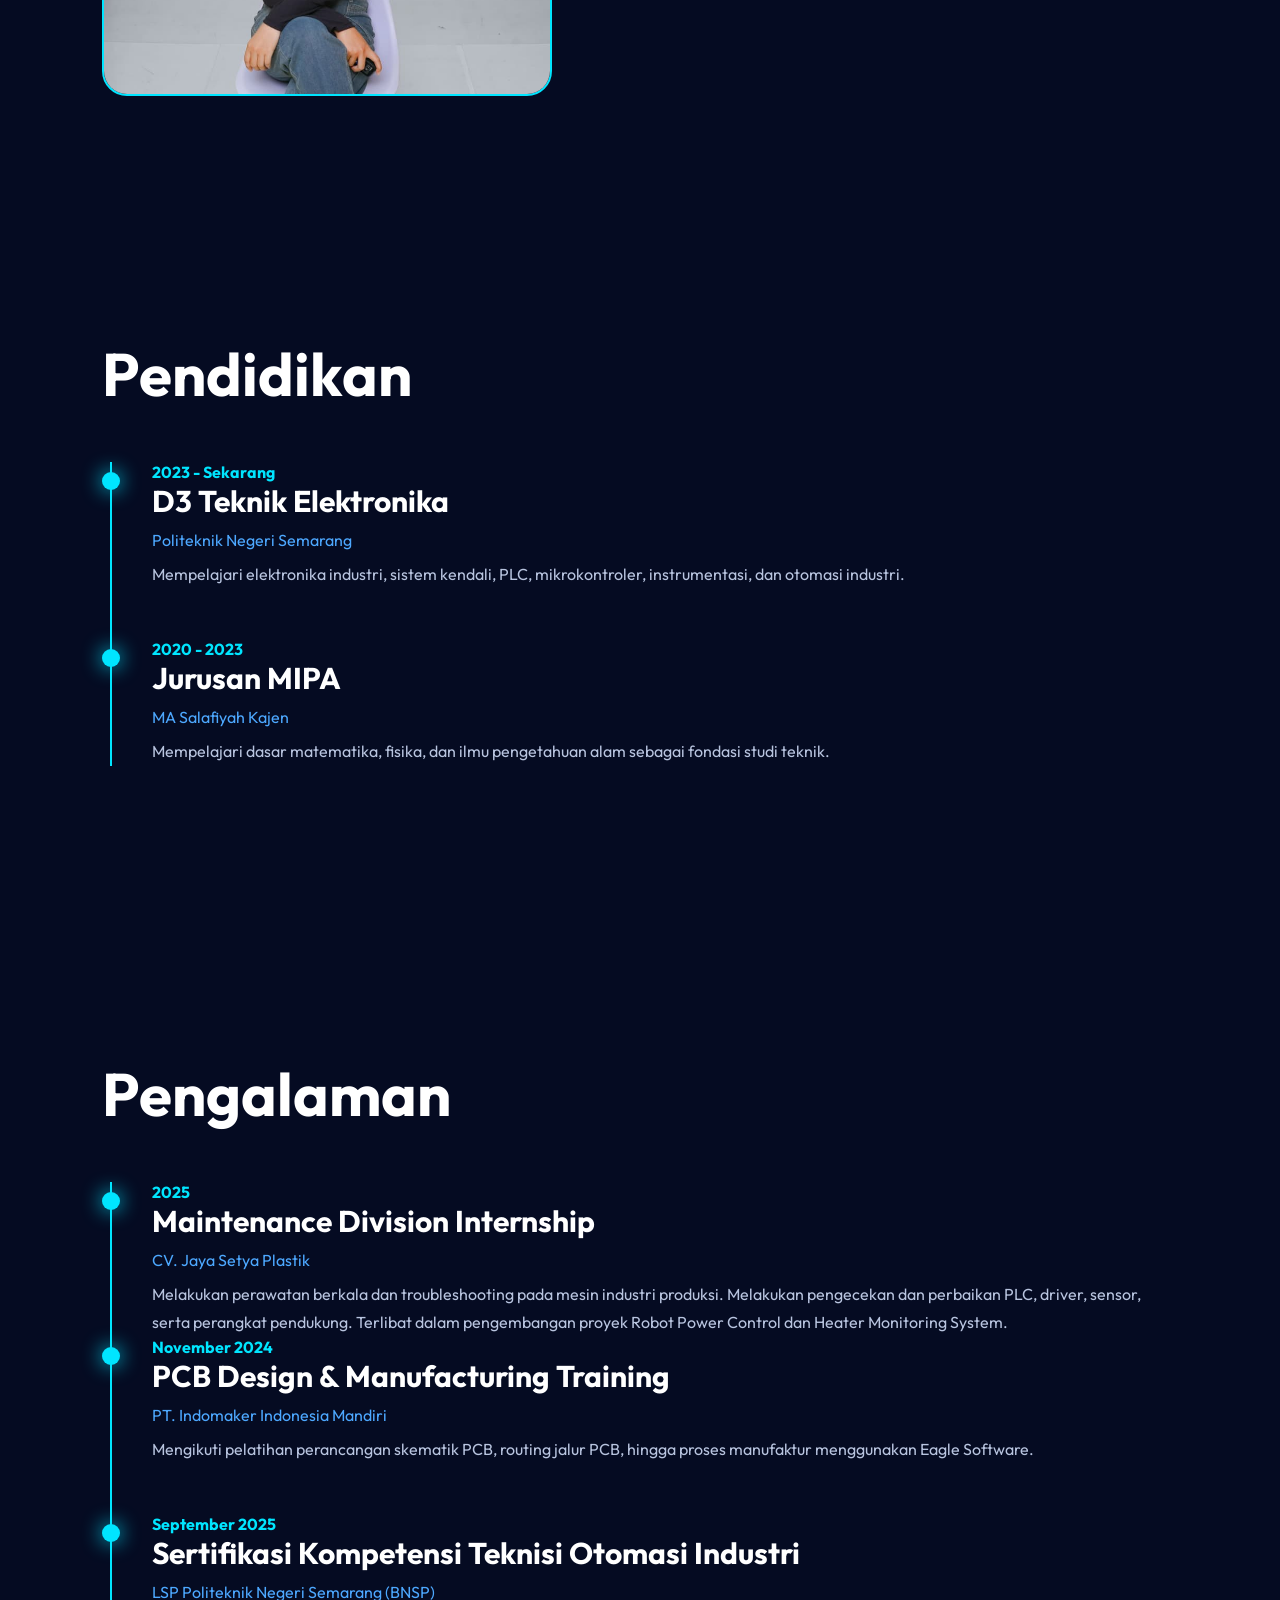
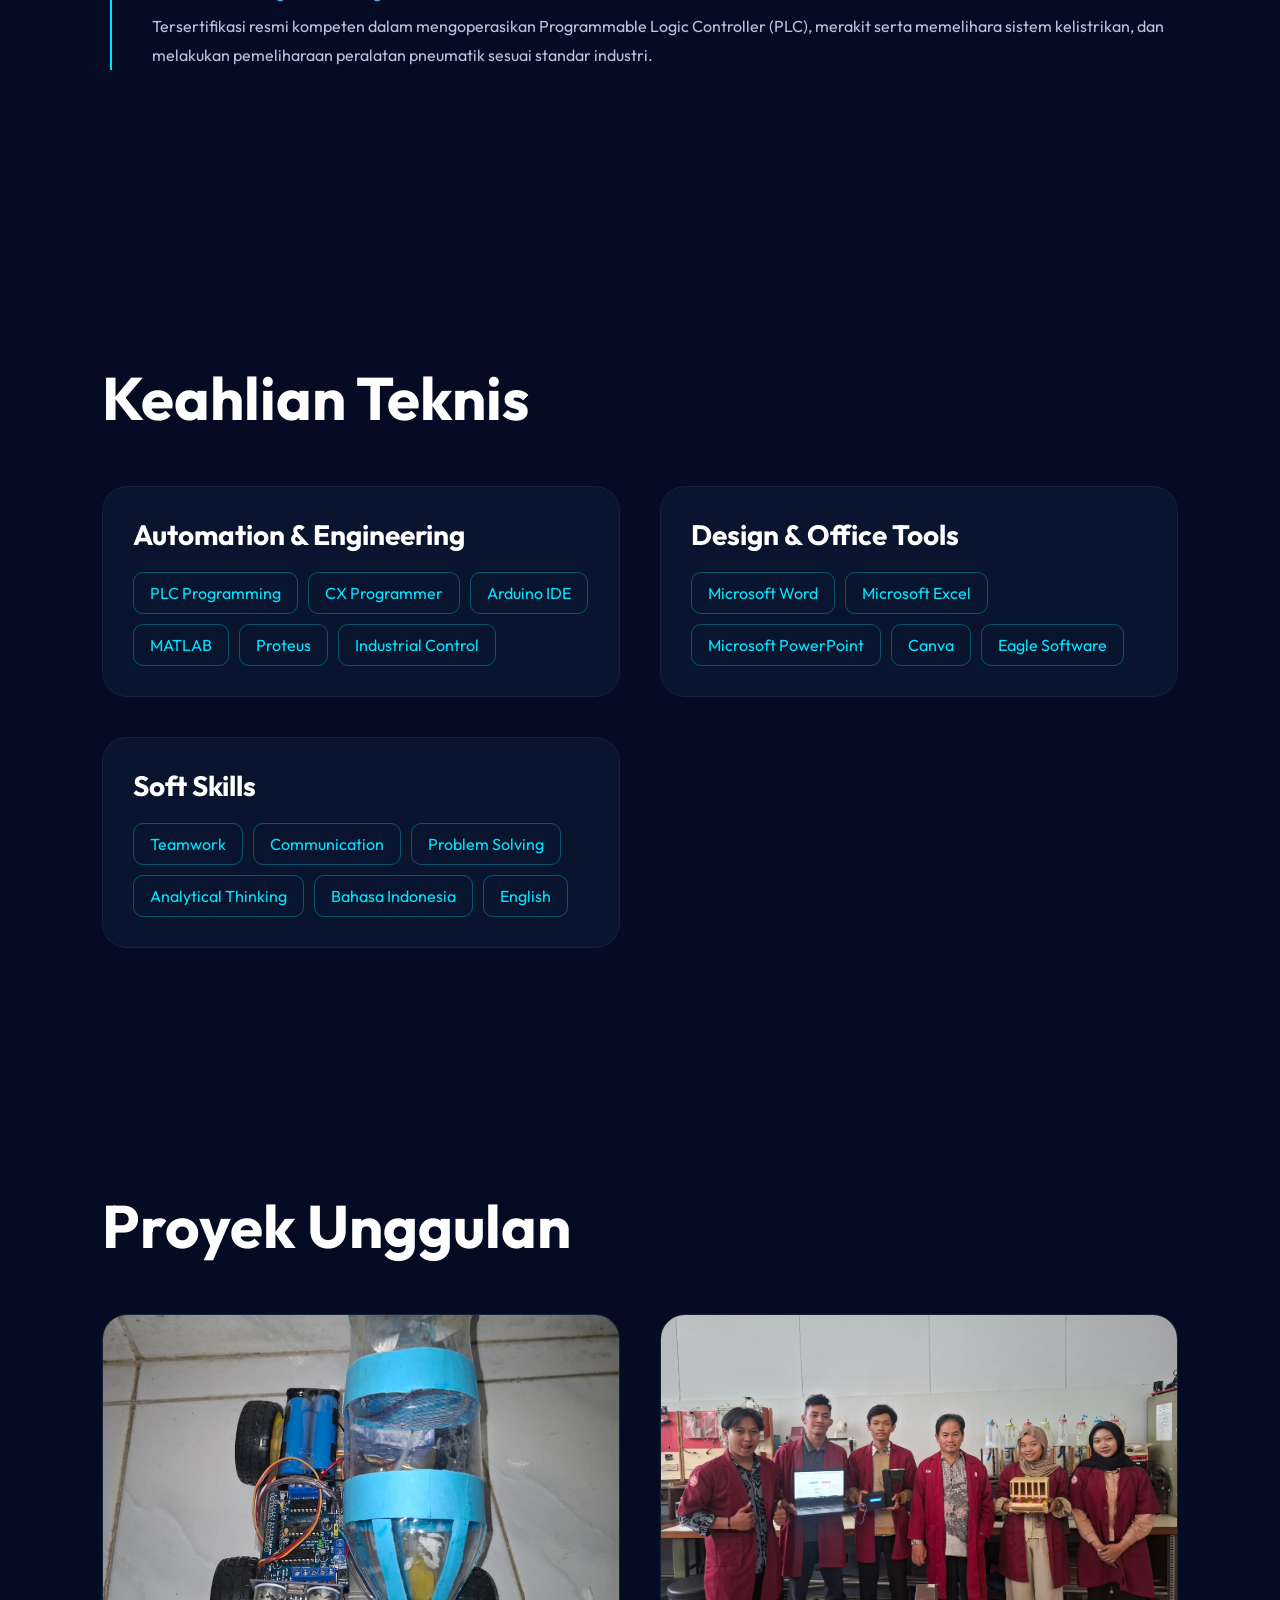
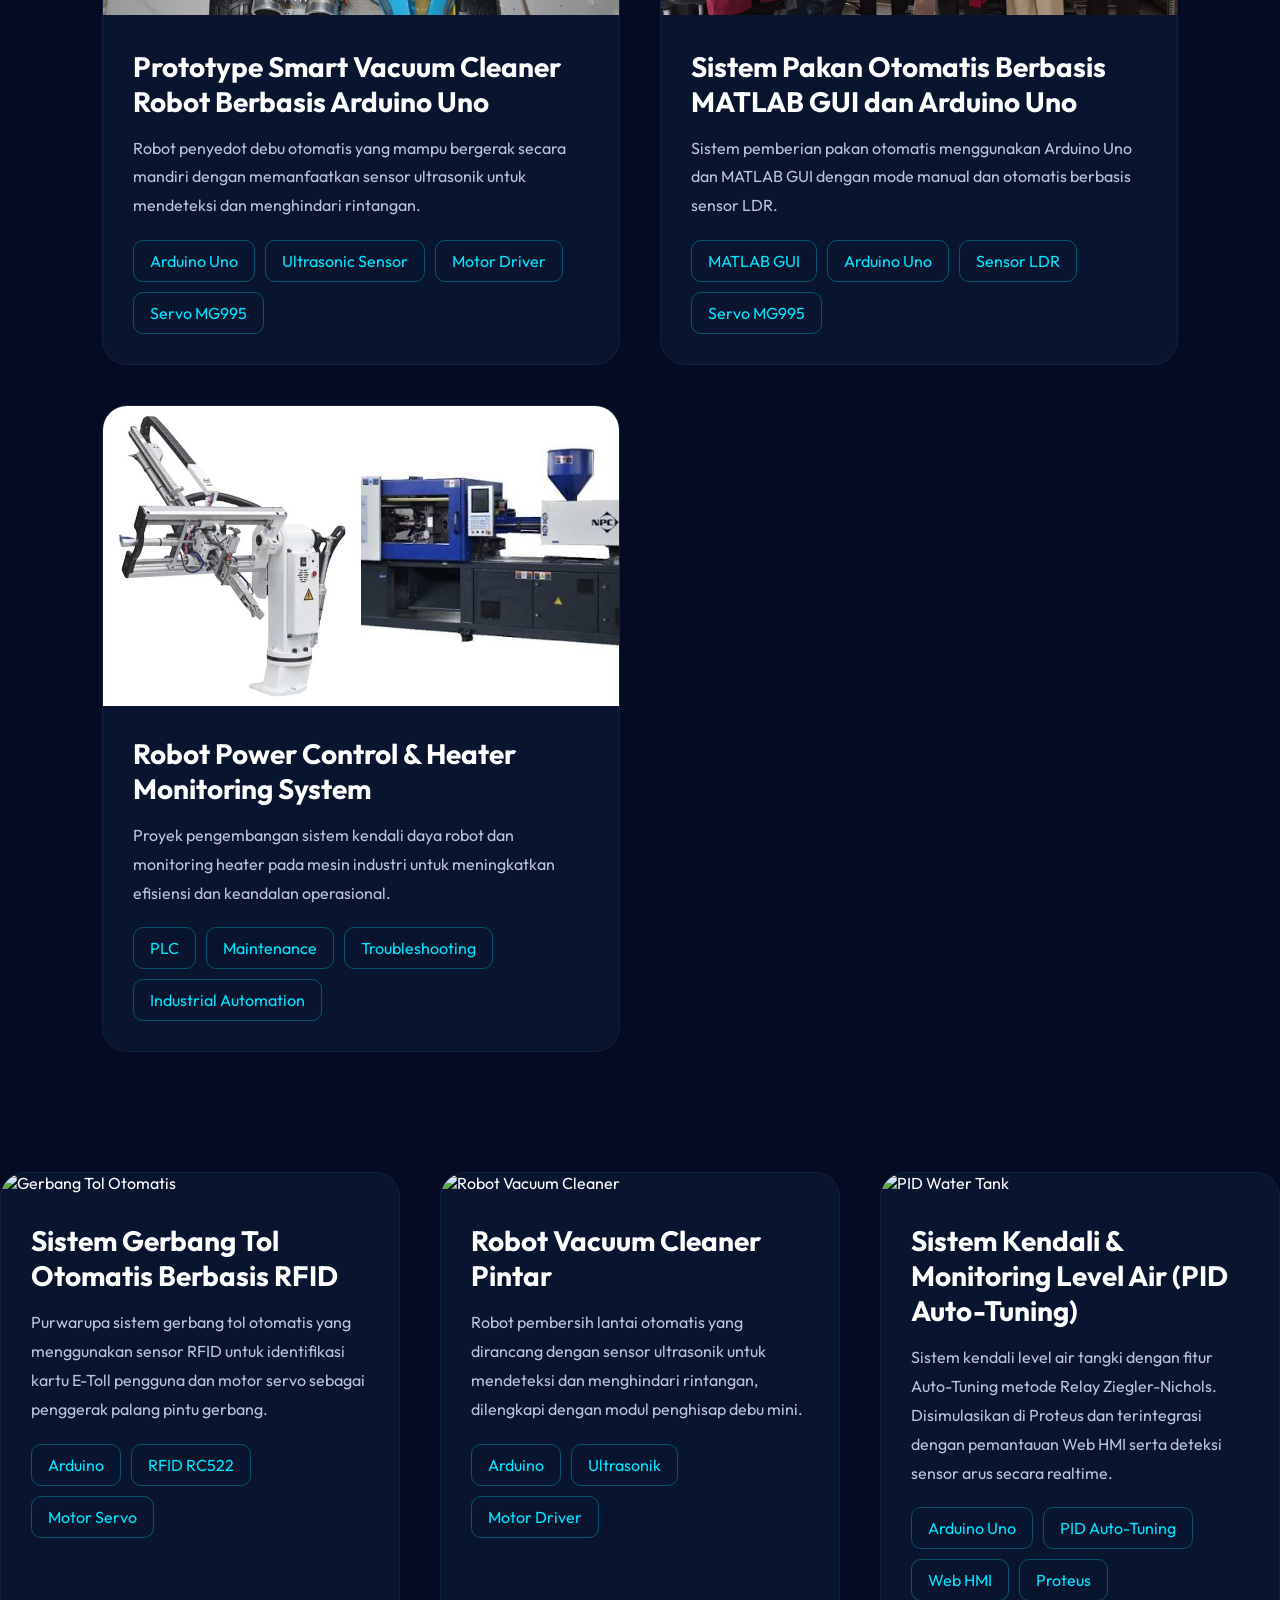
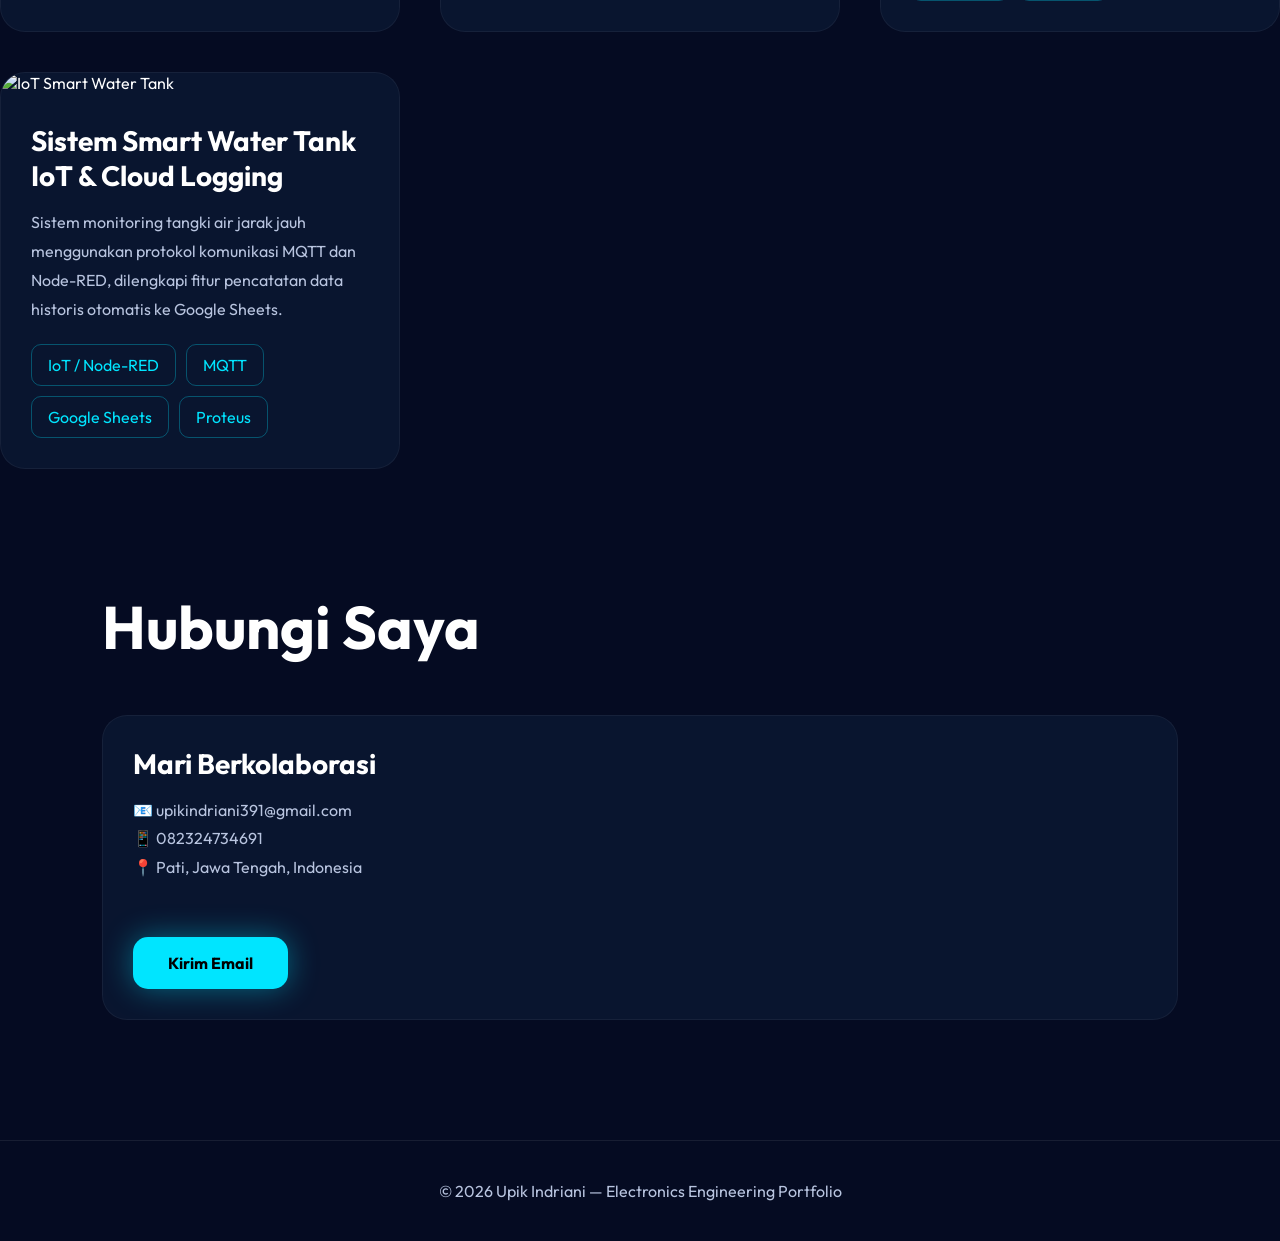
==== commit 518a9d8c: "Update index.html" ====
--- a/index.html
+++ b/index.html
@@ -724,6 +724,76 @@
 
 </section>
 
+    <div class="projects-grid">
+
+        <!-- 1. PROYEK: GERBANG TOL OTOMATIS -->
+        <div class="project-card">
+            <img src="assets/images/gerbang-TOL.jpg" alt="Gerbang Tol Otomatis">
+            <div class="project-content">
+                <h3 class="project-title">Sistem Gerbang Tol Otomatis Berbasis RFID</h3>
+                <p class="project-desc">
+                    Purwarupa sistem gerbang tol otomatis yang menggunakan sensor RFID untuk identifikasi kartu E-Toll pengguna dan motor servo sebagai penggerak palang pintu gerbang.
+                </p>
+                <div class="tags">
+                    <span class="tag">Arduino</span>
+                    <span class="tag">RFID RC522</span>
+                    <span class="tag">Motor Servo</span>
+                </div>
+            </div>
+        </div>
+
+        <!-- 2. PROYEK: ROBOT VACUUM CLEANER -->
+        <div class="project-card">
+            <img src="assets/images/vacuum-cleaner.jpg" alt="Robot Vacuum Cleaner">
+            <div class="project-content">
+                <h3 class="project-title">Robot Vacuum Cleaner Pintar</h3>
+                <p class="project-desc">
+                    Robot pembersih lantai otomatis yang dirancang dengan sensor ultrasonik untuk mendeteksi dan menghindari rintangan, dilengkapi dengan modul penghisap debu mini.
+                </p>
+                <div class="tags">
+                    <span class="tag">Arduino</span>
+                    <span class="tag">Ultrasonik</span>
+                    <span class="tag">Motor Driver</span>
+                </div>
+            </div>
+        </div>
+
+        <!-- 3. PROYEK: KENDALI PID TANGKI AIR -->
+        <div class="project-card">
+            <img src="assets/images/IOT.jpg" alt="PID Water Tank">
+            <div class="project-content">
+                <h3 class="project-title">Sistem Kendali & Monitoring Level Air (PID Auto-Tuning)</h3>
+                <p class="project-desc">
+                    Sistem kendali level air tangki dengan fitur Auto-Tuning metode Relay Ziegler-Nichols. Disimulasikan di Proteus dan terintegrasi dengan pemantauan Web HMI serta deteksi sensor arus secara realtime.
+                </p>
+                <div class="tags">
+                    <span class="tag">Arduino Uno</span>
+                    <span class="tag">PID Auto-Tuning</span>
+                    <span class="tag">Web HMI</span>
+                    <span class="tag">Proteus</span>
+                </div>
+            </div>
+        </div>
+
+        <!-- 4. PROYEK: SMART WATER TANK IOT -->
+        <div class="project-card">
+            <img src="assets/images/KBK.jpg" alt="IoT Smart Water Tank">
+            <div class="project-content">
+                <h3 class="project-title">Sistem Smart Water Tank IoT & Cloud Logging</h3>
+                <p class="project-desc">
+                    Sistem monitoring tangki air jarak jauh menggunakan protokol komunikasi MQTT dan Node-RED, dilengkapi fitur pencatatan data historis otomatis ke Google Sheets.
+                </p>
+                <div class="tags">
+                    <span class="tag">IoT / Node-RED</span>
+                    <span class="tag">MQTT</span>
+                    <span class="tag">Google Sheets</span>
+                    <span class="tag">Proteus</span>
+                </div>
+            </div>
+        </div>
+
+    </div>
+
 
 <section class="section" id="contact">
 
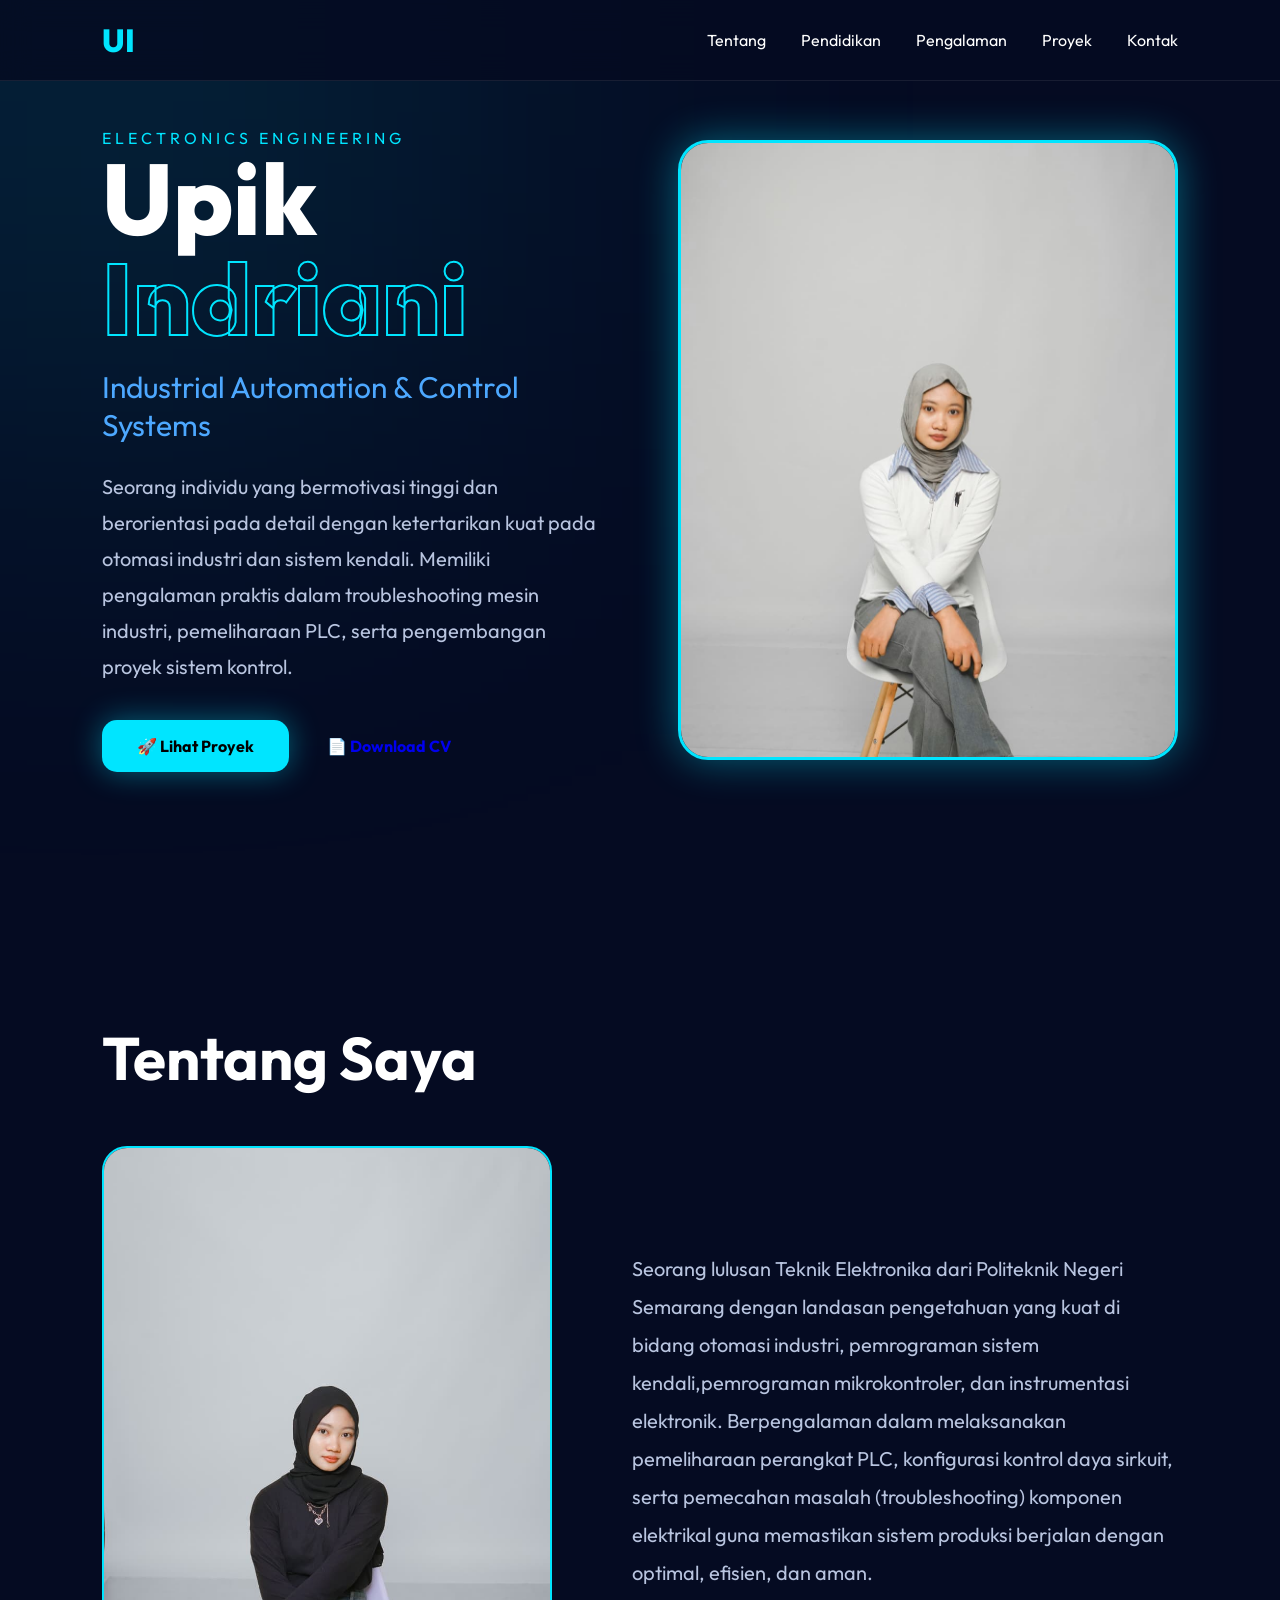
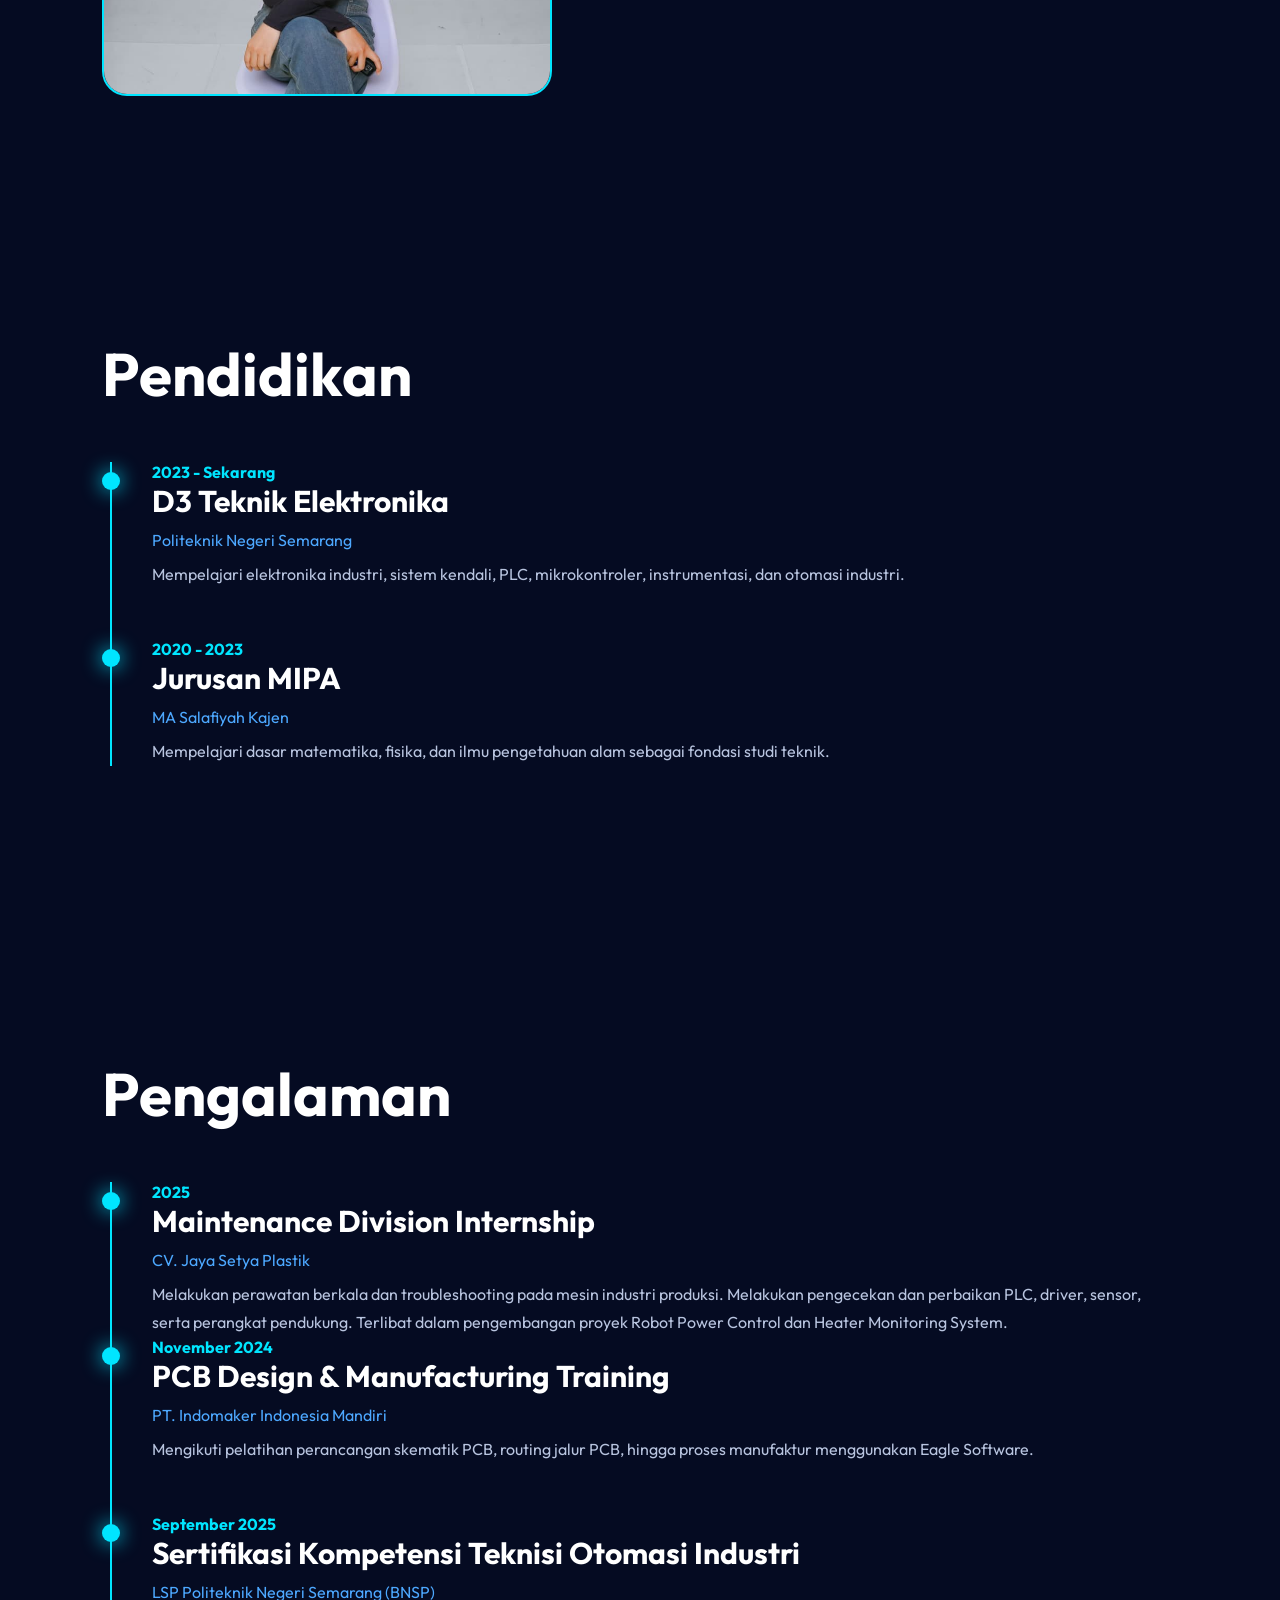
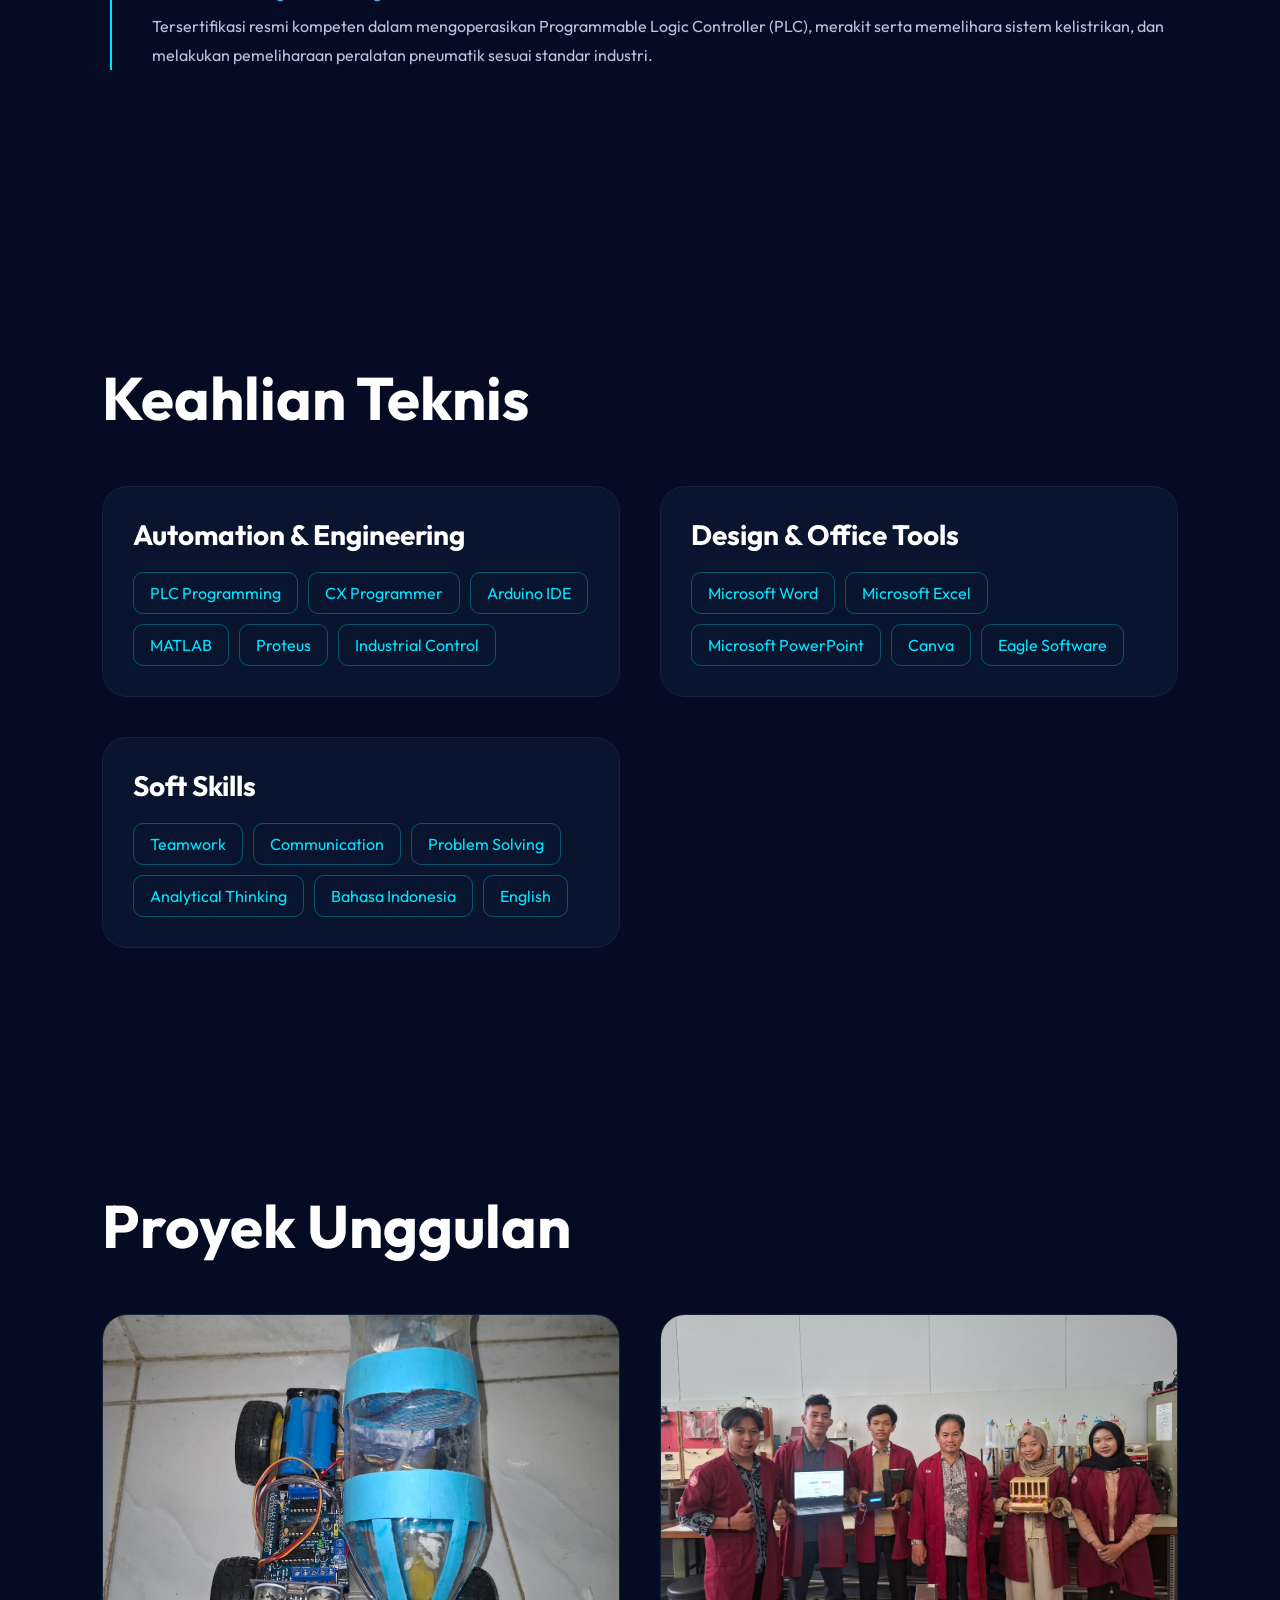
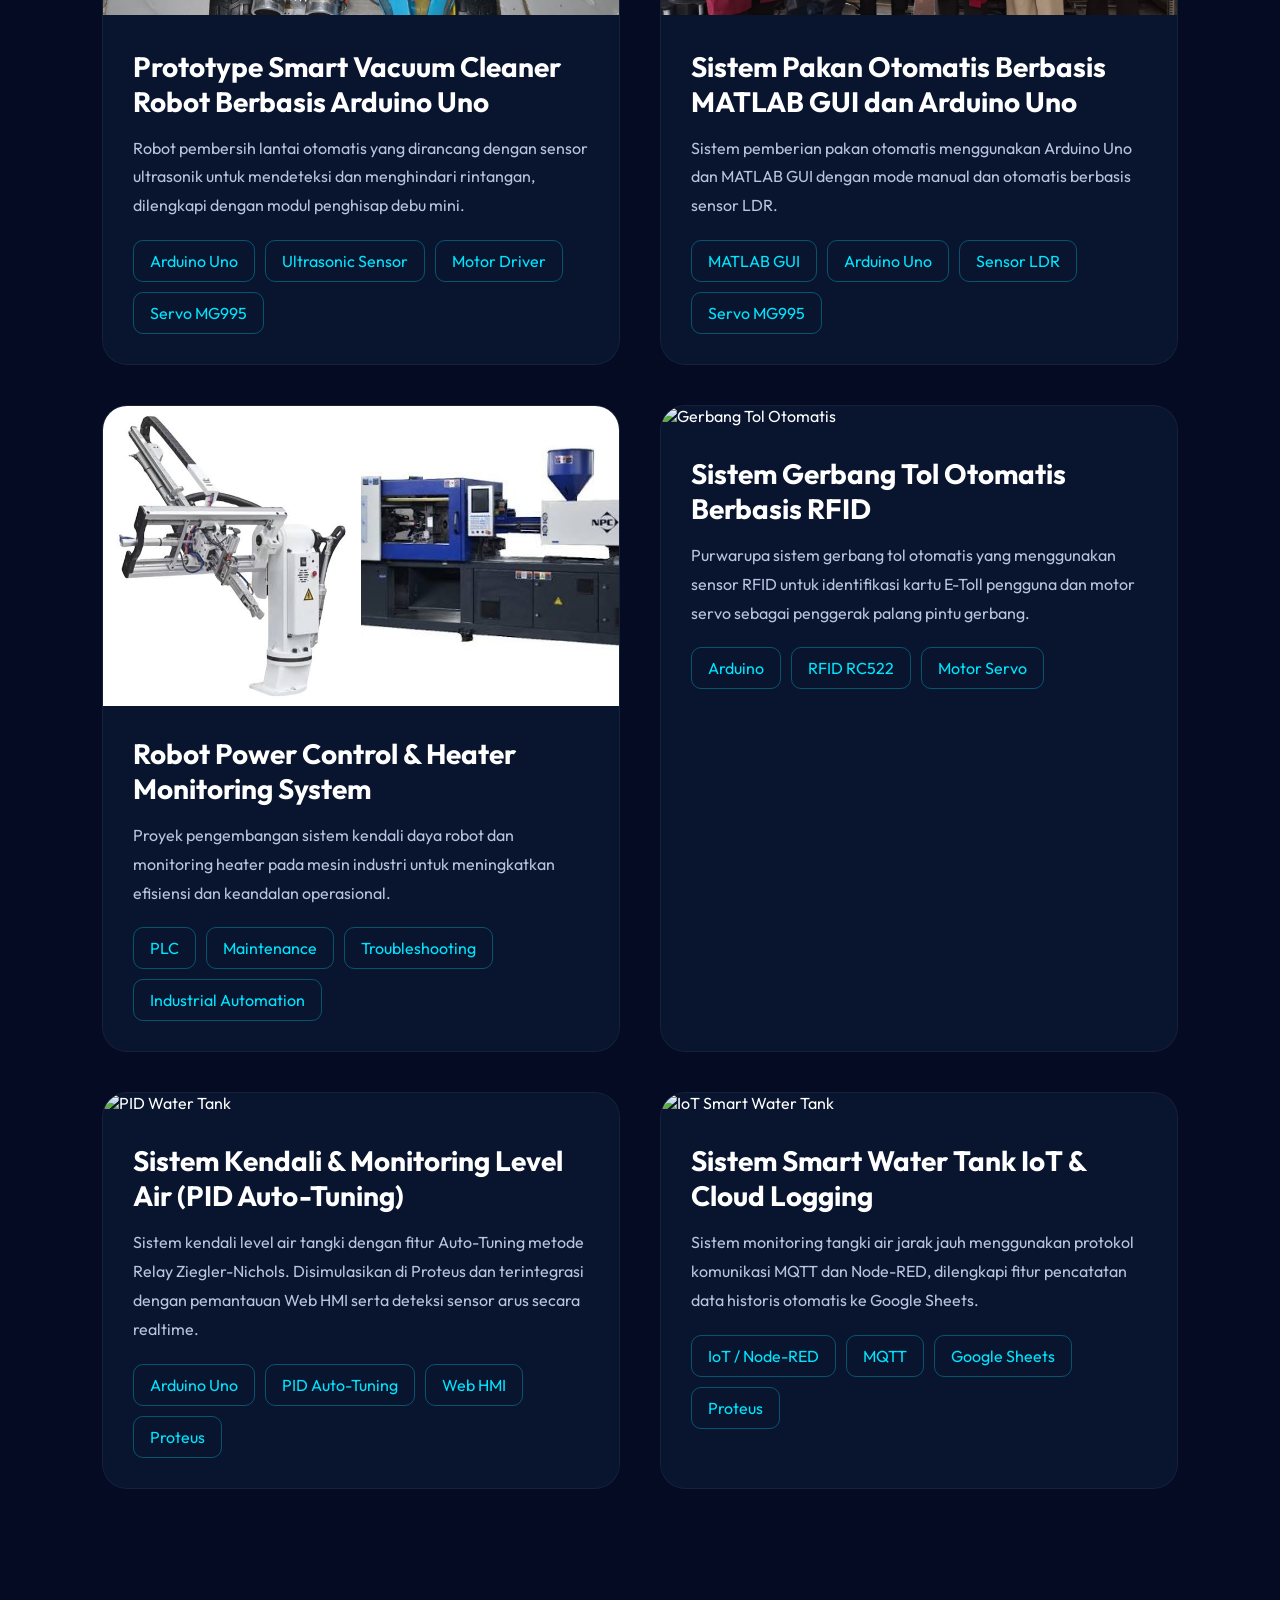
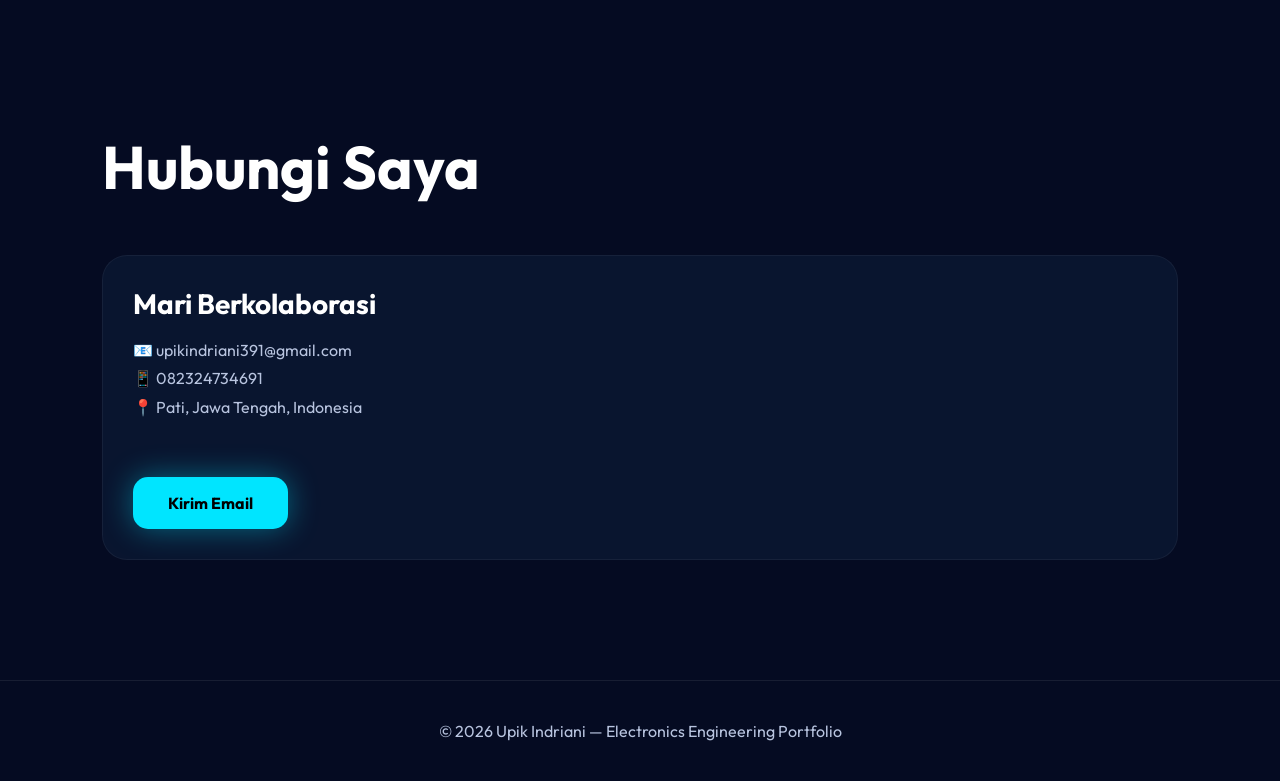
==== commit 05a33759: "Refactor project section and update contact info" ====
--- a/index.html
+++ b/index.html
@@ -605,128 +605,73 @@
 
 <section class="section" id="projects">
 
-<h2 class="section-title">
-Proyek Unggulan
-</h2>
-
-<div class="projects-grid">
-
-
-<div class="project-card">
-
-<img src="assets/images/vacum.jpg">
-
-<div class="project-content">
-
-<h3 class="project-title">
-Prototype Smart Vacuum Cleaner Robot Berbasis Arduino Uno
-</h3>
-
-<p class="project-desc">
-
-Robot penyedot debu otomatis yang mampu bergerak
-secara mandiri dengan memanfaatkan sensor ultrasonik
-untuk mendeteksi dan menghindari rintangan.
-
-</p>
-
-<div class="tags">
-
-<span class="tag">Arduino Uno</span>
-<span class="tag">Ultrasonic Sensor</span>
-<span class="tag">Motor Driver</span>
-<span class="tag">Servo MG995</span>
-
-</div>
-
-</div>
-
-</div>
-
-
-<div class="project-card">
-
-<img src="assets/images/projectkbk.jpg">
-
-<div class="project-content">
-
-<h3 class="project-title">
-Sistem Pakan Otomatis Berbasis MATLAB GUI dan Arduino Uno
-</h3>
-
-<p class="project-desc">
-
-Sistem pemberian pakan otomatis menggunakan
-Arduino Uno dan MATLAB GUI dengan mode manual
-dan otomatis berbasis sensor LDR.
-
-</p>
-
-<div class="tags">
-
-<span class="tag">MATLAB GUI</span>
-<span class="tag">Arduino Uno</span>
-<span class="tag">Sensor LDR</span>
-<span class="tag">Servo MG995</span>
-
-</div>
-
-</div>
-
-</div>
-
-
-<div class="project-card">
-
-<div style="display:flex">
-
-<img
-src="assets/images/lenganrobott.jpg"
-style="width:50%;height:300px;object-fit:cover;"
->
-
-<img
-src="assets/images/mesininject.jpg"
-style="width:50%;height:300px;object-fit:cover;"
->
-
-</div>
-
-<div class="project-content">
-
-<h3 class="project-title">
-Robot Power Control & Heater Monitoring System
-</h3>
-
-<p class="project-desc">
-
-Proyek pengembangan sistem kendali daya robot
-dan monitoring heater pada mesin industri
-untuk meningkatkan efisiensi dan keandalan
-operasional.
-
-</p>
-
-<div class="tags">
-
-<span class="tag">PLC</span>
-<span class="tag">Maintenance</span>
-<span class="tag">Troubleshooting</span>
-<span class="tag">Industrial Automation</span>
-
-</div>
-
-</div>
-
-</div>
-
-</div>
-
-</section>
+    <h2 class="section-title">
+        Proyek Unggulan
+    </h2>
 
     <div class="projects-grid">
 
-        <!-- 1. PROYEK: GERBANG TOL OTOMATIS -->
+        <!-- 1. PROYEK: SMART VACUUM CLEANER -->
+        <div class="project-card">
+            <img src="assets/images/vacum.jpg" alt="Smart Vacuum Cleaner">
+            <div class="project-content">
+                <h3 class="project-title">
+                    Prototype Smart Vacuum Cleaner Robot Berbasis Arduino Uno
+                </h3>
+                <p class="project-desc">
+                    Robot pembersih lantai otomatis yang dirancang dengan sensor ultrasonik untuk mendeteksi dan menghindari rintangan, dilengkapi dengan modul penghisap debu mini.
+                </p>
+                <div class="tags">
+                    <span class="tag">Arduino Uno</span>
+                    <span class="tag">Ultrasonic Sensor</span>
+                    <span class="tag">Motor Driver</span>
+                    <span class="tag">Servo MG995</span>
+                </div>
+            </div>
+        </div>
+
+        <!-- 2. PROYEK: SISTEM PAKAN OTOMATIS -->
+        <div class="project-card">
+            <img src="assets/images/projectkbk.jpg" alt="Sistem Pakan Otomatis">
+            <div class="project-content">
+                <h3 class="project-title">
+                    Sistem Pakan Otomatis Berbasis MATLAB GUI dan Arduino Uno
+                </h3>
+                <p class="project-desc">
+                    Sistem pemberian pakan otomatis menggunakan Arduino Uno dan MATLAB GUI dengan mode manual dan otomatis berbasis sensor LDR.
+                </p>
+                <div class="tags">
+                    <span class="tag">MATLAB GUI</span>
+                    <span class="tag">Arduino Uno</span>
+                    <span class="tag">Sensor LDR</span>
+                    <span class="tag">Servo MG995</span>
+                </div>
+            </div>
+        </div>
+
+        <!-- 3. PROYEK: ROBOT POWER CONTROL & HEATER MONITORING -->
+        <div class="project-card">
+            <div style="display:flex">
+                <img src="assets/images/lenganrobott.jpg" style="width:50%;height:300px;object-fit:cover;" alt="Lengan Robot">
+                <img src="assets/images/mesininject.jpg" style="width:50%;height:300px;object-fit:cover;" alt="Mesin Inject">
+            </div>
+            <div class="project-content">
+                <h3 class="project-title">
+                    Robot Power Control & Heater Monitoring System
+                </h3>
+                <p class="project-desc">
+                    Proyek pengembangan sistem kendali daya robot dan monitoring heater pada mesin industri untuk meningkatkan efisiensi dan keandalan operasional.
+                </p>
+                <div class="tags">
+                    <span class="tag">PLC</span>
+                    <span class="tag">Maintenance</span>
+                    <span class="tag">Troubleshooting</span>
+                    <span class="tag">Industrial Automation</span>
+                </div>
+            </div>
+        </div>
+
+        <!-- 4. PROYEK: GERBANG TOL OTOMATIS -->
         <div class="project-card">
             <img src="assets/images/gerbang-TOL.jpg" alt="Gerbang Tol Otomatis">
             <div class="project-content">
@@ -742,25 +687,9 @@
             </div>
         </div>
 
-        <!-- 2. PROYEK: ROBOT VACUUM CLEANER -->
+        <!-- 5. PROYEK: KENDALI PID TANGKI AIR -->
         <div class="project-card">
-            <img src="assets/images/vacuum-cleaner.jpg" alt="Robot Vacuum Cleaner">
-            <div class="project-content">
-                <h3 class="project-title">Robot Vacuum Cleaner Pintar</h3>
-                <p class="project-desc">
-                    Robot pembersih lantai otomatis yang dirancang dengan sensor ultrasonik untuk mendeteksi dan menghindari rintangan, dilengkapi dengan modul penghisap debu mini.
-                </p>
-                <div class="tags">
-                    <span class="tag">Arduino</span>
-                    <span class="tag">Ultrasonik</span>
-                    <span class="tag">Motor Driver</span>
-                </div>
-            </div>
-        </div>
-
-        <!-- 3. PROYEK: KENDALI PID TANGKI AIR -->
-        <div class="project-card">
-            <img src="assets/images/IOT.jpg" alt="PID Water Tank">
+            <img src="assets/images/KBK.jpg" alt="PID Water Tank">
             <div class="project-content">
                 <h3 class="project-title">Sistem Kendali & Monitoring Level Air (PID Auto-Tuning)</h3>
                 <p class="project-desc">
@@ -775,9 +704,9 @@
             </div>
         </div>
 
-        <!-- 4. PROYEK: SMART WATER TANK IOT -->
+        <!-- 6. PROYEK: SMART WATER TANK IOT -->
         <div class="project-card">
-            <img src="assets/images/KBK.jpg" alt="IoT Smart Water Tank">
+            <img src="assets/images/IOT.jpg" alt="IoT Smart Water Tank">
             <div class="project-content">
                 <h3 class="project-title">Sistem Smart Water Tank IoT & Cloud Logging</h3>
                 <p class="project-desc">
@@ -794,59 +723,39 @@
 
     </div>
 
+</section>
 
 <section class="section" id="contact">
 
-<h2 class="section-title">
-Hubungi Saya
-</h2>
-
-<div class="project-card">
-
-<div class="project-content">
-
-<h3 class="project-title">
-Mari Berkolaborasi
-</h3>
-
-<p class="project-desc">
-📧 upikindriani391@gmail.com
-</p>
-
-<p class="project-desc">
-📱 082324734691
-</p>
-
-<p class="project-desc">
-📍 Pati, Jawa Tengah, Indonesia
-</p>
-
-<br>
-
-<a href="mailto:upikindriani391@gmail.com"
-class="btn btn-primary">
-Kirim Email
-</a>
-
-</div>
-
-</div>
+    <h2 class="section-title">
+        Hubungi Saya
+    </h2>
+
+    <div class="project-card">
+        <div class="project-content">
+            <h3 class="project-title">
+                Mari Berkolaborasi
+            </h3>
+            <p class="project-desc">
+                📧 upikindriani391@gmail.com
+            </p>
+            <p class="project-desc">
+                📱 082324734691
+            </p>
+            <p class="project-desc">
+                📍 Pati, Jawa Tengah, Indonesia
+            </p>
+            <br>
+            <a href="mailto:upikindriani391@gmail.com" class="btn btn-primary">
+                Kirim Email
+            </a>
+        </div>
+    </div>
 
 </section>
 
-
-<footer
-style="
-padding:40px;
-text-align:center;
-border-top:1px solid rgba(255,255,255,.08);
-color:#B8C4DF;
-"
->
-
-© 2026 Upik Indriani —
-Electronics Engineering Portfolio
-
+<footer style="padding:40px; text-align:center; border-top:1px solid rgba(255,255,255,.08); color:#B8C4DF;">
+    © 2026 Upik Indriani — Electronics Engineering Portfolio
 </footer>
 
 </body>
